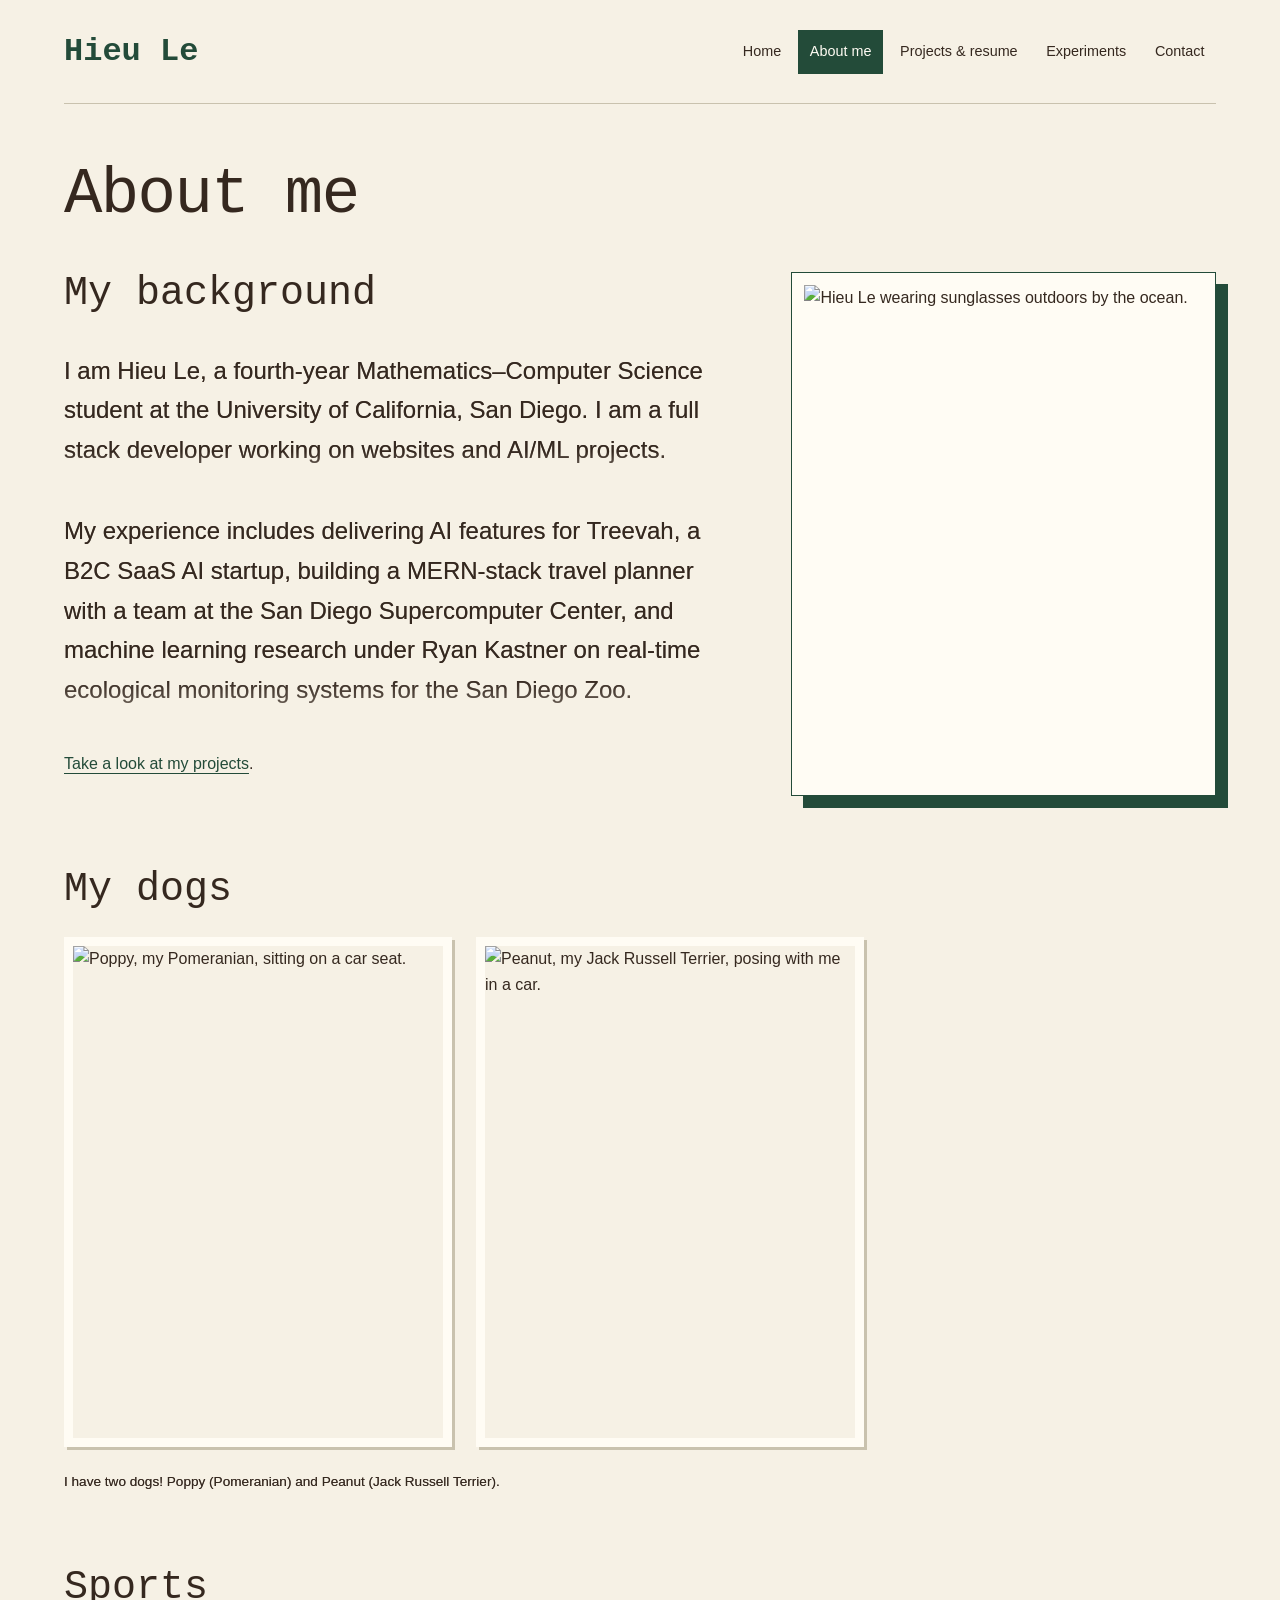
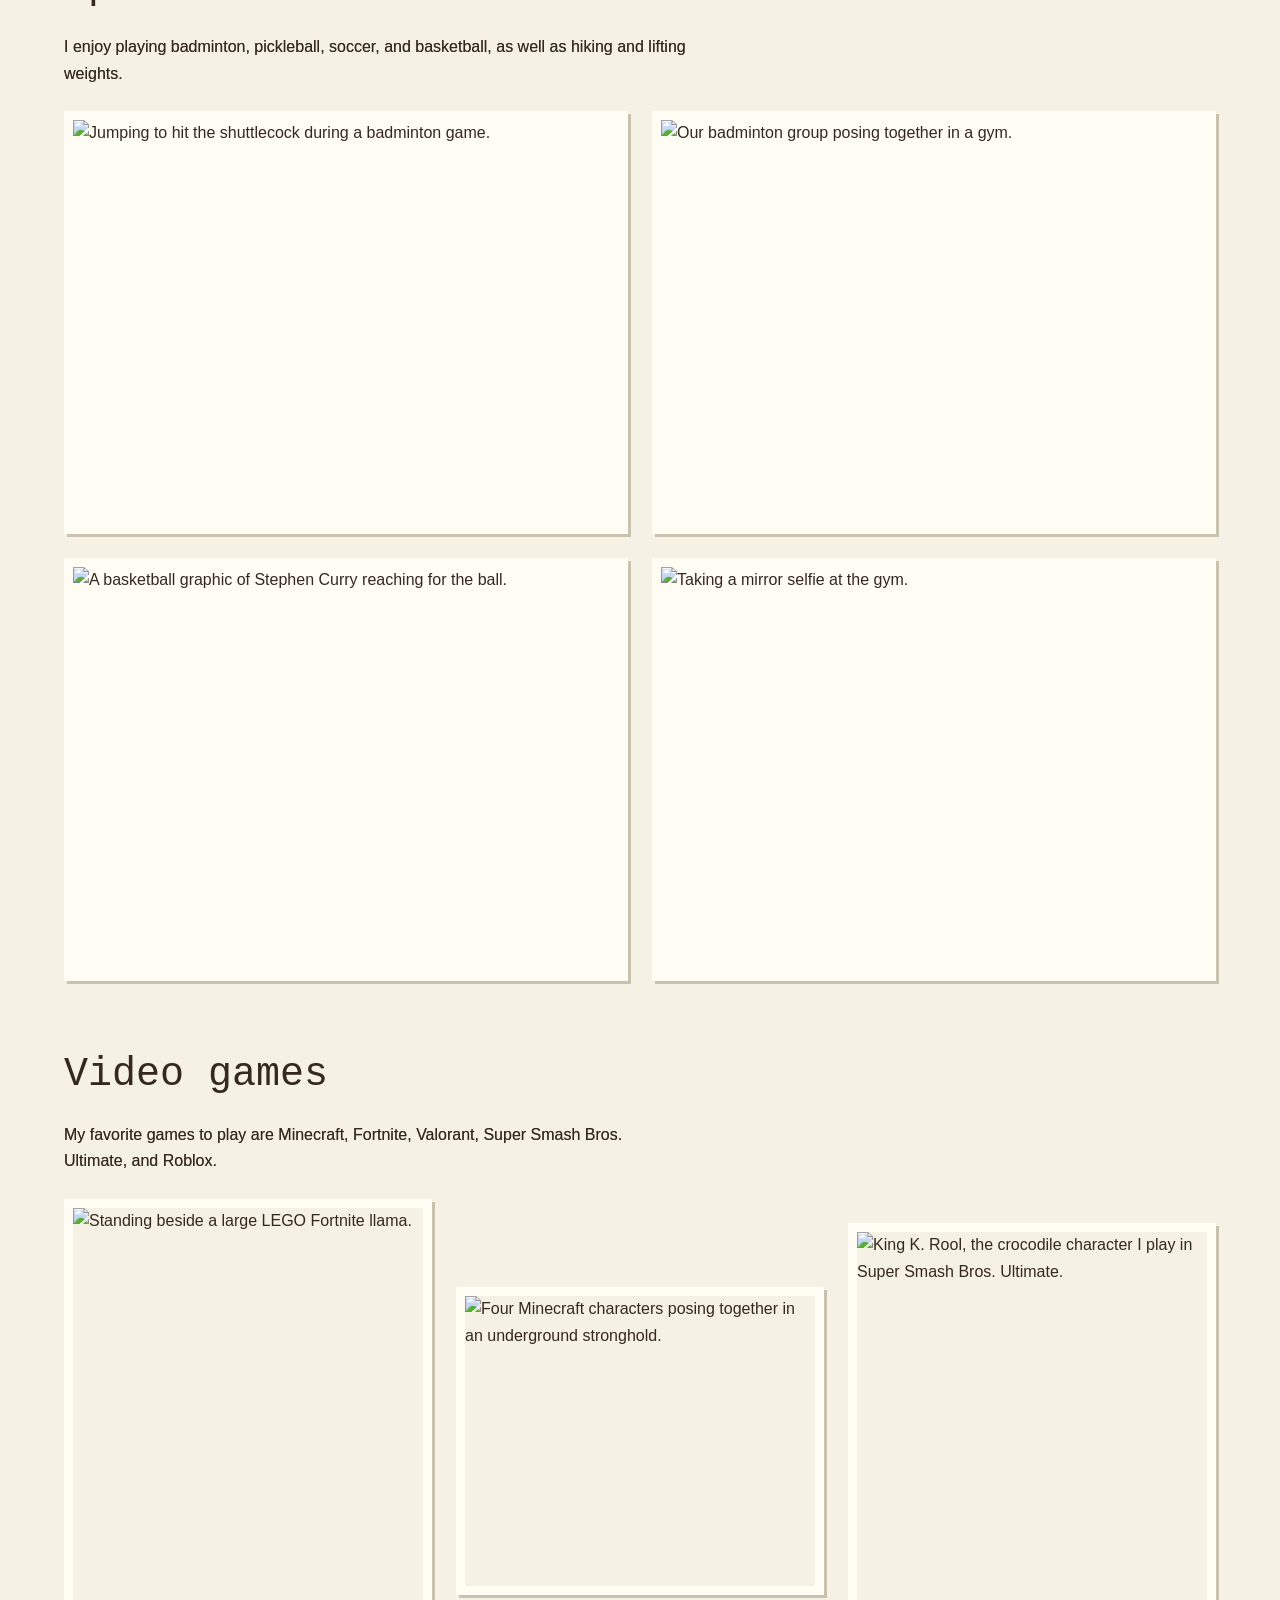
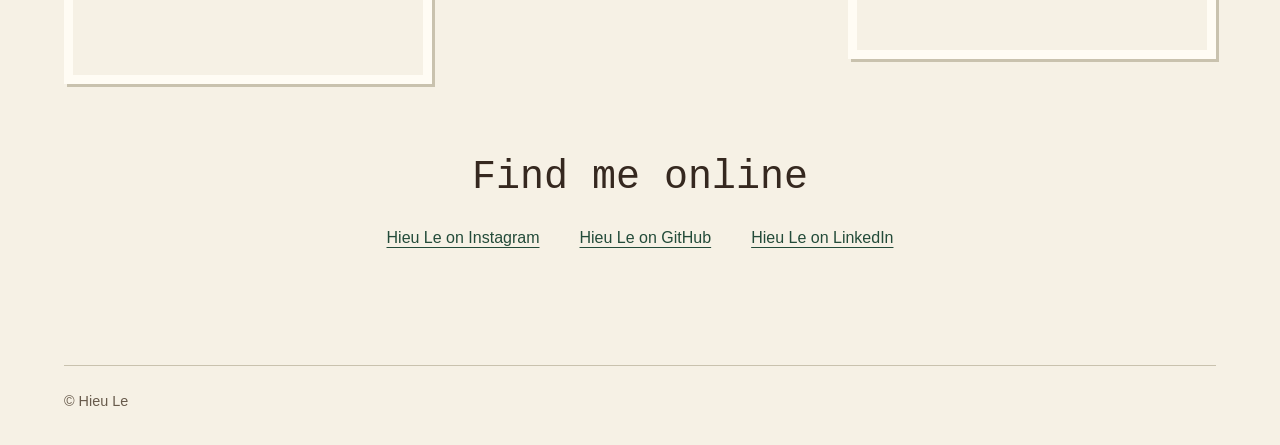
==== about.html @ 08ff3252 "part 1 and part2 done" ====
<!doctype html>
<html lang="en">
  <head>
    <meta charset="UTF-8" />
    <meta name="viewport" content="width=device-width, initial-scale=1" />
    <meta
      name="description"
      content="Get to know Hieu Le, a UC San Diego Mathematics–Computer Science student, through his background, two dogs, sports, and favorite video games."
    />
    <title>About Me | Hieu Le</title>
    <link rel="icon" href="assets/images/favicon.svg" type="image/svg+xml" />
    <link rel="stylesheet" href="styles.css" />
  </head>
  <body>
    <a class="skip-link" href="#main-content">Skip to main content</a>
    <header>
      <p class="site-name"><a href="index.html">Hieu Le</a></p>
      <nav aria-label="Main navigation">
        <ul>
          <li><a href="index.html">Home</a></li>
          <li><a href="about.html" aria-current="page">About me</a></li>
          <li><a href="projects.html">Projects &amp; resume</a></li>
          <li><a href="experiments.html">Experiments</a></li>
          <li><a href="form-no-js.html">Contact</a></li>
        </ul>
      </nav>
    </header>
    <main id="main-content" tabindex="-1">
      <h1>About me</h1>

      <section class="about-background" aria-labelledby="background-heading">
        <h2 id="background-heading">My background</h2>
        <p>
          I am Hieu Le, a fourth-year Mathematics–Computer Science student at
          the University of California, San Diego. I am a full stack developer
          working on websites and AI/ML projects.
        </p>
        <p>
          My experience includes delivering AI features for Treevah, a B2C SaaS
          AI startup, building a MERN-stack travel planner with a team at the
          San Diego Supercomputer Center, and machine learning research under
          Ryan Kastner on real-time ecological monitoring systems for the San
          Diego Zoo.
        </p>
        <figure class="portrait">
          <picture>
            <source
              type="image/webp"
              srcset="
                assets/images/aboutme-480.webp 480w,
                assets/images/aboutme.webp     900w
              "
              sizes="(max-width: 48rem) min(23.375rem, calc(100vw - 4.875rem)), (max-width: 76rem) calc(39vw - 4.75rem), 25rem"
            />
            <img
              src="assets/images/aboutme.jpg"
              alt="Hieu Le wearing sunglasses outdoors by the ocean."
              width="320"
              height="427"
              fetchpriority="high"
            />
          </picture>
        </figure>
        <p><a href="projects.html">Take a look at my projects</a>.</p>
      </section>

      <section class="photo-gallery dog-gallery" aria-labelledby="dog-heading">
        <h2 id="dog-heading">My dogs</h2>
        <figure>
          <picture>
            <source
              type="image/webp"
              srcset="
                assets/images/dog1-480.webp 480w,
                assets/images/dog1.webp     900w
              "
              sizes="(max-width: 48rem) calc(50vw - 3rem), (max-width: 54rem) calc(50vw - 4rem), 23rem"
            />
            <img
              src="assets/images/dog1.jpg"
              width="160"
              height="213"
              alt="Poppy, my Pomeranian, sitting on a car seat."
              loading="lazy"
              decoding="async"
            />
          </picture>
        </figure>
        <figure>
          <picture>
            <source
              type="image/webp"
              srcset="
                assets/images/dog2-480.webp 480w,
                assets/images/dog2.webp     900w
              "
              sizes="(max-width: 48rem) calc(50vw - 3rem), (max-width: 54rem) calc(50vw - 4rem), 23rem"
            />
            <img
              src="assets/images/dog2.jpg"
              width="160"
              height="213"
              alt="Peanut, my Jack Russell Terrier, posing with me in a car."
              loading="lazy"
              decoding="async"
            />
          </picture>
        </figure>
        <p class="photo-caption">
          I have two dogs! Poppy (Pomeranian) and Peanut (Jack Russell Terrier).
        </p>
      </section>

      <section
        class="photo-gallery sports-gallery"
        aria-labelledby="sports-heading"
      >
        <h2 id="sports-heading">Sports</h2>
        <p>
          I enjoy playing badminton, pickleball, soccer, and basketball, as well
          as hiking and lifting weights.
        </p>
        <figure>
          <picture>
            <source
              type="image/webp"
              srcset="
                assets/images/badminton-480.webp  480w,
                assets/images/badminton.webp     1200w
              "
              sizes="(max-width: 48rem) calc(100vw - 3.7rem), (max-width: 76rem) calc(50vw - 4rem), 34rem"
            />
            <img
              src="assets/images/badminton.jpg"
              width="320"
              height="213"
              alt="Jumping to hit the shuttlecock during a badminton game."
              loading="lazy"
              decoding="async"
            />
          </picture>
        </figure>
        <figure>
          <picture>
            <source
              type="image/webp"
              srcset="
                assets/images/badminton-team-480.webp  480w,
                assets/images/badminton-team.webp     1167w
              "
              sizes="(max-width: 48rem) calc(100vw - 3.7rem), (max-width: 76rem) calc(50vw - 4rem), 34rem"
            />
            <img
              src="assets/images/badminton-team.jpg"
              width="320"
              height="329"
              alt="Our badminton group posing together in a gym."
              loading="lazy"
              decoding="async"
            />
          </picture>
        </figure>
        <figure>
          <picture>
            <source
              type="image/webp"
              srcset="
                assets/images/steph-curry-480.webp 480w,
                assets/images/steph-curry.webp     640w
              "
              sizes="(max-width: 48rem) calc(100vw - 3.7rem), (max-width: 76rem) calc(50vw - 4rem), 34rem"
            />
            <img
              src="assets/images/steph-curry.jpg"
              width="320"
              height="240"
              alt="A basketball graphic of Stephen Curry reaching for the ball."
              loading="lazy"
              decoding="async"
            />
          </picture>
        </figure>
        <figure>
          <picture>
            <source
              type="image/webp"
              srcset="
                assets/images/gym-480.webp 480w,
                assets/images/gym.webp     900w
              "
              sizes="(max-width: 48rem) calc(100vw - 3.7rem), (max-width: 76rem) calc(50vw - 4rem), 34rem"
            />
            <img
              src="assets/images/gym.jpg"
              width="320"
              height="427"
              alt="Taking a mirror selfie at the gym."
              loading="lazy"
              decoding="async"
            />
          </picture>
        </figure>
      </section>

      <section
        class="photo-gallery games-gallery"
        aria-labelledby="games-heading"
      >
        <h2 id="games-heading">Video games</h2>
        <p>
          My favorite games to play are Minecraft, Fortnite, Valorant, Super
          Smash Bros. Ultimate, and Roblox.
        </p>
        <figure>
          <picture>
            <source
              type="image/webp"
              srcset="
                assets/images/fortnite-llama-480.webp 480w,
                assets/images/fortnite-llama.webp     900w
              "
              sizes="(max-width: 48rem) calc(100vw - 3.7rem), (max-width: 76rem) calc(33.333vw - 3.55rem), 22rem"
            />
            <img
              src="assets/images/fortnite-llama.jpg"
              width="320"
              height="427"
              alt="Standing beside a large LEGO Fortnite llama."
              loading="lazy"
              decoding="async"
            />
          </picture>
        </figure>
        <figure>
          <picture>
            <source
              type="image/webp"
              srcset="
                assets/images/minecraft-480.webp  480w,
                assets/images/minecraft.webp     1196w
              "
              sizes="(max-width: 48rem) calc(100vw - 3.7rem), (max-width: 76rem) calc(33.333vw - 3.55rem), 22rem"
            />
            <img
              src="assets/images/minecraft.jpg"
              width="320"
              height="265"
              alt="Four Minecraft characters posing together in an underground stronghold."
              loading="lazy"
              decoding="async"
            />
          </picture>
        </figure>
        <figure>
          <picture>
            <source
              type="image/webp"
              srcset="assets/images/king-k-rool.webp 409w"
              sizes="(max-width: 48rem) calc(100vw - 3.7rem), (max-width: 76rem) calc(33.333vw - 3.55rem), 22rem"
            />
            <img
              src="assets/images/king-k-rool.jpg"
              width="320"
              height="382"
              alt="King K. Rool, the crocodile character I play in Super Smash Bros. Ultimate."
              loading="lazy"
              decoding="async"
            />
          </picture>
        </figure>
      </section>

      <section aria-labelledby="social-heading">
        <h2 id="social-heading">Find me online</h2>
        <ul class="social-links">
          <li>
            <a href="https://www.instagram.com/hieubae/"
              >Hieu Le on Instagram</a
            >
          </li>
          <li><a href="https://github.com/hieule314">Hieu Le on GitHub</a></li>
          <li>
            <a href="https://www.linkedin.com/in/hieule314/"
              >Hieu Le on LinkedIn</a
            >
          </li>
        </ul>
      </section>
    </main>
    <footer>
      <p>&copy; Hieu Le</p>
    </footer>
  </body>
</html>
---- styles.css ----
/* Hieu Le | https://github.com/hieule314/cse134b-hw3 */

/* The pixel font is served locally; its license is in assets/fonts/OFL.txt. */
@font-face {
  font-family: "Pixelify Sans";
  src:
    url("assets/fonts/PixelifySans.woff2") format("woff2"),
    url("assets/fonts/PixelifySans.ttf") format("truetype");
  font-weight: 400 700;
  font-style: normal;
  font-display: swap;
}

:root {
  --paper: #f6f1e5;
  --surface: #fffcf4;
  --ink: #35281f;
  --muted: #685b4c;
  --forest: #234b39;
  --forest-dark: #173528;
  --fern: #bfd1a2;
  --rule: #c9c2ae;
  --body-font: "Trebuchet MS", "Segoe UI", sans-serif;
  --pixel-font: "Pixelify Sans", "Courier New", monospace;
  --page-width: 72rem;
  --gutter: 2rem;
  --space: 1.5rem;
}

* {
  box-sizing: border-box;
}

html {
  scroll-padding-top: 2rem;
}

body {
  margin: 0;
  background: var(--paper);
  color: var(--ink);
  font-family: var(--body-font);
  font-size: 1rem;
  line-height: 1.65;
  overflow-wrap: anywhere;
}

::selection {
  background: var(--forest);
  color: var(--surface);
}

/* Child combinator: constrain the page's top-level header, main, and footer. */
body > header,
body > main,
body > footer {
  width: min(var(--page-width), calc(100% - var(--gutter) * 2));
  margin-inline: auto;
}

body > header {
  display: flex;
  align-items: center;
  justify-content: space-between;
  gap: var(--space);
  min-height: 6.5rem;
  padding-block: 1rem;
  border-bottom: 1px solid var(--rule);
}

.site-name {
  margin: 0;
  font-family: var(--pixel-font);
  font-size: 2rem;
  font-weight: 600;
  line-height: 1;
  white-space: nowrap;
}

.site-name a {
  text-decoration: none;
}

/* Descendant combinator: arrange the existing navigation lists as wrapping rows. */
nav ul {
  display: flex;
  flex-wrap: wrap;
  align-items: center;
  gap: 0.35rem;
  margin: 0;
  padding: 0;
  list-style: none;
}

nav a {
  display: inline-flex;
  align-items: center;
  min-height: 2.75rem;
  padding: 0.55em 0.8em;
  color: var(--ink);
  font-size: 0.9rem;
  text-decoration: none;
  transition:
    background-color 160ms ease,
    color 160ms ease;
}

/* Attribute selector: mark the current page using its existing ARIA attribute. */
nav a[aria-current="page"] {
  background: var(--forest);
  color: var(--surface);
}

nav a:hover {
  background: var(--forest-dark);
  color: var(--surface);
}

main {
  padding-block: 3.5rem 5rem;
}

main > section + section {
  margin-top: 4.5rem;
}

h1,
h2,
h3,
h4 {
  margin: 0 0 1rem;
  font-family: var(--pixel-font);
  font-weight: 500;
  line-height: 1.12;
  text-wrap: balance;
}

h1 {
  max-width: 18ch;
  font-size: 4rem;
  letter-spacing: -0.025em;
}

h2 {
  font-size: 2.5rem;
}

h3 {
  font-size: 1.9rem;
}

h4 {
  font-size: 1.5rem;
}

p,
ul,
ol,
dl {
  margin: 0 0 var(--space);
}

/* Keep paragraphs comfortable to read on wide screens. */
main p {
  max-width: 70ch;
}

li + li {
  margin-top: 0.35rem;
}

nav li + li {
  margin-top: 0;
}

/* Adjacent sibling combinator: soften introductory paragraphs after page titles. */
h1 + p {
  max-width: 65ch;
  color: var(--muted);
  font-size: 1.15rem;
}

a {
  color: var(--forest);
  text-underline-offset: 0.22em;
  text-decoration-thickness: 1px;
  transition:
    color 160ms ease,
    text-decoration-thickness 160ms ease;
}

a:hover {
  color: var(--ink);
  text-decoration-thickness: 3px;
}

/* Every keyboard-focusable control keeps an explicit, contrasting outline. */
a:focus,
button:focus,
input:focus,
textarea:focus,
select:focus,
summary:focus,
video:focus,
audio:focus,
iframe:focus {
  outline: 3px solid var(--forest);
  outline-offset: 4px;
}

.skip-link {
  position: absolute;
  top: 0.6rem;
  left: var(--gutter);
  z-index: 10;
  padding: 0.65em 1em;
  transform: translateY(-200%);
  background: var(--surface);
}

.skip-link:focus {
  transform: translateY(0);
}

.intro {
  display: grid;
  grid-template-columns: minmax(0, 1.25fr) minmax(0, 0.8fr);
  align-items: center;
  gap: 4rem;
  padding-block: 1rem 2rem;
}

.intro-greeting {
  display: block;
  margin-bottom: 0.6rem;
  color: var(--muted);
  font-family: var(--body-font);
  font-size: 1.1rem;
  line-height: 1.5;
  letter-spacing: 0;
}

.intro-name {
  display: block;
  color: var(--forest);
  font-size: 6rem;
  line-height: 1;
}

.intro .intro-links {
  display: flex;
  flex-wrap: wrap;
  align-items: center;
  gap: 0.75rem;
  margin-top: 1.8rem;
  color: var(--ink);
}

.button-link,
button {
  display: inline-block;
  min-height: 2.75rem;
  border: 1px solid var(--forest);
  padding: 0.7em 1.1em;
  background: var(--forest);
  color: var(--surface);
  font: inherit;
  font-size: 0.95rem;
  text-decoration: none;
  cursor: pointer;
  transition:
    transform 180ms ease,
    box-shadow 180ms ease,
    background-color 180ms ease;
}

.button-link:hover,
button:hover:enabled {
  transform: translate(-2px, -2px);
  background: var(--forest-dark);
  color: var(--surface);
  box-shadow: 3px 3px 0 var(--fern);
}

.resume-actions {
  display: flex;
  flex-wrap: wrap;
  align-items: center;
  gap: 0.75rem;
}

.button-secondary {
  background: var(--surface);
  color: var(--forest);
}

figure {
  min-width: 0;
  margin: 0;
}

picture,
img,
video,
svg,
canvas,
iframe,
audio {
  display: block;
  max-width: 100%;
}

img,
video,
svg,
canvas {
  height: auto;
}

figcaption {
  margin-top: 0.65rem;
  color: var(--muted);
  font-size: 0.85rem;
}

.portrait {
  padding: 0.75rem;
  border: 1px solid var(--forest);
  background: var(--surface);
  box-shadow: 12px 12px 0 var(--forest);
}

.portrait img {
  width: 100%;
  aspect-ratio: 4 / 5;
  object-fit: cover;
}

.section-heading {
  margin-bottom: 1.5rem;
  padding-bottom: 1rem;
  border-bottom: 1px solid var(--rule);
}

.project-grid {
  display: grid;
  grid-template-columns: repeat(3, minmax(0, 1fr));
  gap: var(--space);
}

.project-grid > h2 {
  grid-column: 1 / -1;
  margin-bottom: 0;
}

.project-card {
  position: relative;
  display: grid;
  grid-template-columns: minmax(0, 1fr);
  grid-template-rows: 12rem auto 1fr;
}

.project-card,
.project-entry {
  min-width: 0;
  border: 1px solid var(--forest);
  background: var(--surface);
  transition:
    transform 220ms ease,
    box-shadow 220ms ease;
}

.project-card:hover,
.project-card:focus-within {
  transform: translateY(-5px);
  box-shadow: 6px 6px 0 var(--fern);
}

.project-card > h3 {
  margin: var(--space) var(--space) 0.75rem;
}

.project-card h3 a {
  text-decoration: none;
}

/* Stretch each existing project link across its card without extra markup. */
.project-card h3 a::after {
  position: absolute;
  inset: 0;
  content: "";
}

/* Replace the small text outline with an outline around the full card. */
.project-card h3 a:focus {
  outline: none;
}

.project-card h3 a:focus::after {
  outline: 3px solid var(--forest);
  outline-offset: 4px;
}

.project-entry:focus-within,
.project-entry:target {
  box-shadow: 0 0 0 2px var(--fern);
}

.project-card > p {
  margin: 0 var(--space) var(--space);
}

/* Decorative CSS illustrations suggest metrics, a calendar, and a receipt. */
.project-art {
  display: flex;
  align-items: end;
  justify-content: center;
  gap: 0.85rem;
  height: 12rem;
  padding: 2.5rem;
  overflow: hidden;
  background-color: var(--forest-dark);
  background-image:
    linear-gradient(#bfd1a21a 1px, transparent 1px),
    linear-gradient(90deg, #bfd1a21a 1px, transparent 1px);
  background-size: 1.5rem 1.5rem;
}

.art-watchtower::before {
  width: 7.5rem;
  height: 7rem;
  background:
    linear-gradient(var(--fern) 0 0) left bottom / 1.6rem 48% no-repeat,
    linear-gradient(var(--fern) 0 0) center bottom / 1.6rem 85% no-repeat,
    linear-gradient(var(--fern) 0 0) right bottom / 1.6rem 65% no-repeat;
  content: "";
  transform-origin: bottom;
}

.art-calendar::before {
  width: 9rem;
  height: 7rem;
  border: 2px solid var(--fern);
  border-top-width: 1rem;
  background-image:
    linear-gradient(var(--fern) 1px, transparent 1px),
    linear-gradient(90deg, var(--fern) 1px, transparent 1px);
  background-size: 1.3rem 1.5rem;
  content: "";
}

.art-receipt::before {
  width: 6rem;
  height: 8rem;
  border: 0.7rem solid var(--paper);
  background: repeating-linear-gradient(
    var(--ink) 0 2px,
    var(--paper) 2px 0.8rem
  );
  box-shadow: 8px 8px 0 #00000033;
  content: "";
  transform: rotate(-7deg);
}

.outside-grid {
  display: grid;
  grid-template-columns: 0.9fr 1.25fr;
  align-items: center;
  gap: 3rem;
  padding: 2.5rem;
  background: var(--forest);
  color: var(--paper);
}

.outside-photos {
  display: grid;
  grid-template-columns: repeat(2, minmax(0, 1fr));
  align-items: start;
  gap: var(--space);
}

.outside-photos figure:last-child {
  margin-top: 2rem;
}

.outside-grid a {
  color: var(--paper);
}

.outside-grid p:last-child {
  margin-bottom: 0;
}

.outside-grid a:hover {
  color: var(--fern);
}

.outside-grid a:focus {
  outline-color: var(--paper);
}

.outside-grid img {
  width: 100%;
  aspect-ratio: 4 / 5;
  object-fit: cover;
  border: 0.4rem solid var(--paper);
}

.about-background {
  display: grid;
  grid-template-columns: minmax(0, 1.25fr) minmax(0, 0.8fr);
  column-gap: 4rem;
  align-items: start;
  margin-top: 2.5rem;
}

.about-background > figure {
  grid-column: 2;
  grid-row: 1 / span 4;
}

.about-background > p,
.about-background > h2 {
  grid-column: 1;
}

/* Match the Home and About biography text without enlarging their action links. */
.intro-copy > p:not(.intro-links),
.about-background > p {
  max-width: none;
  font-size: 1.5rem;
}

.about-background > p:last-child {
  margin-bottom: 0;
  font-size: 1rem;
}

/* The section itself is the gallery; no extra layout div is needed. */
.photo-gallery {
  display: grid;
  grid-template-columns: repeat(2, minmax(0, 1fr));
  align-items: start;
  gap: var(--space);
}

.photo-gallery > h2,
.photo-gallery > p {
  grid-column: 1 / -1;
  margin: 0;
}

.dog-gallery {
  max-width: 50rem;
}

.photo-gallery img {
  width: 100%;
  border: 0.6rem solid var(--surface);
  box-shadow: 3px 3px 0 var(--rule);
}

.photo-caption {
  color: var(--muted);
  font-size: 0.85rem;
}

.sports-gallery img {
  aspect-ratio: 4 / 3;
  object-fit: contain;
  background: var(--surface);
}

.games-gallery {
  grid-template-columns: repeat(3, minmax(0, 1fr));
  align-items: center;
}

#social-heading {
  text-align: center;
}

.social-links {
  display: flex;
  flex-wrap: wrap;
  justify-content: center;
  gap: 1rem 2rem;
  padding: 0;
  list-style: none;
}

.social-links li {
  margin: 0;
}

.social-links a {
  display: inline-flex;
  align-items: center;
  min-height: 2.75rem;
  padding: 0.35em 0.25em;
}

.page-intro {
  margin-bottom: 3rem;
  padding-bottom: 2rem;
  border-bottom: 1px solid var(--rule);
}

.page-intro nav a {
  border: 1px solid var(--rule);
}

#projects > .project-entry + .project-entry {
  margin-top: 2rem;
}

#projects > p {
  margin-top: var(--space);
}

.project-entry {
  display: grid;
  grid-template-columns: minmax(0, 0.65fr) minmax(0, 1.6fr);
}

.project-entry .project-art {
  height: 100%;
  min-height: 13rem;
  align-items: center;
}

.project-body {
  min-width: 0;
  padding: 2rem;
}

/* Attribute selector: distinguish each project's existing date metadata. */
time[datetime] {
  color: var(--muted);
  font-size: 0.85rem;
}

dt {
  font-weight: bold;
}

dd {
  margin: 0 0 1rem;
}

.resume-grid {
  display: grid;
  grid-template-columns: minmax(0, 0.7fr) minmax(0, 1.3fr);
  gap: 1.5rem 3rem;
}

.resume-grid > h2,
.resume-grid > p {
  grid-column: 1 / -1;
}

.resume-grid > h2 {
  padding-bottom: 1.5rem;
  border-bottom: 1px solid var(--rule);
}

#experience article + article {
  margin-top: 2rem;
}

.experiments main > section {
  max-width: 52rem;
  padding-top: 2rem;
  border-top: 1px solid var(--rule);
}

.experiments main > section + section {
  margin-top: 3rem;
}

/* CSS paints the decorative court; its description and SVG remain in the HTML. */
#court-canvas {
  width: 22.5rem;
  aspect-ratio: 2 / 1;
  border: 1rem solid var(--paper);
  background:
    linear-gradient(
      90deg,
      transparent calc(50% - 1px),
      white calc(50% - 1px) calc(50% + 1px),
      transparent calc(50% + 1px)
    ),
    #196b3a;
  box-shadow: inset 0 0 0 2px white;
}

iframe {
  width: 100%;
  height: 24rem;
  border: 1px solid var(--rule);
  background: var(--surface);
}

portfolio-note {
  display: block;
  margin-bottom: var(--space);
  padding: 1rem;
  border: 1px solid var(--forest);
  background: var(--surface);
}

portfolio-note p {
  margin: 0;
}

fieldset {
  min-width: 0;
  margin: 0;
  padding: var(--space);
  border: 1px solid var(--rule);
}

legend {
  padding-inline: 0.4em;
  font-weight: bold;
}

fieldset > div {
  margin-bottom: var(--space);
}

label {
  display: block;
  margin-bottom: 0.3rem;
}

input,
textarea,
select {
  width: 100%;
  max-width: 32rem;
  min-width: 0;
  border: 1px solid var(--muted);
  border-radius: 0;
  padding: 0.65em;
  background: var(--surface);
  color: var(--ink);
  font: inherit;
}

textarea {
  resize: vertical;
}

.contact-form {
  display: grid;
  gap: var(--space);
  max-width: 32rem;
}

.contact-form .form-field {
  display: grid;
  gap: 0.35rem;
  min-width: 0;
}

.contact-form label {
  margin: 0;
  font-weight: bold;
}

.contact-form .field-hint {
  margin: 0;
  color: var(--muted);
  font-size: 0.9rem;
}

.contact-form :is(input, textarea):required {
  border-width: 2px;
  border-inline-start-width: 4px;
}

/* Wait for user interaction; keep border widths stable in every state. */
.contact-form :is(input, textarea):user-invalid {
  border-color: #942e24;
  border-style: dashed;
}

.contact-form :is(input, textarea):user-valid {
  border-color: var(--forest);
}

.contact-form button {
  justify-self: start;
}

button:disabled {
  border-color: var(--rule);
  background: var(--paper);
  color: var(--muted);
  cursor: not-allowed;
}

progress {
  max-width: 100%;
  accent-color: var(--forest);
}

summary {
  width: fit-content;
  padding: 0.6em 0;
  color: var(--forest);
  cursor: pointer;
}

summary:hover {
  text-decoration: underline;
}

details[open] {
  padding-bottom: 1rem;
}

dialog {
  width: min(30rem, calc(100% - 3rem));
  max-height: calc(100% - 3rem);
  padding: 2rem;
  border: 2px solid var(--forest);
  background: var(--paper);
  color: var(--ink);
}

dialog::backdrop {
  background: #17352899;
}

code {
  font-size: 0.9rem;
  overflow-wrap: anywhere;
}

body > footer {
  display: flex;
  flex-wrap: wrap;
  justify-content: space-between;
  gap: 1rem;
  padding-block: 1.5rem 2rem;
  border-top: 1px solid var(--rule);
  color: var(--muted);
  font-size: 0.9rem;
}

body > footer p {
  margin: 0;
}

/* Animate only when motion is welcome; content is visible by default. */
@media (prefers-reduced-motion: no-preference) {
  html {
    scroll-behavior: smooth;
  }

  .intro-copy,
  .page-intro {
    animation: arrive 400ms ease-out;
  }

  .intro .portrait {
    animation: portrait-arrive 550ms ease-out;
  }

  .project-card:hover .art-watchtower::before,
  .project-entry:hover .art-watchtower::before {
    animation: grow-bar 650ms ease-out;
  }

  .project-card:hover .art-receipt::before,
  .project-entry:hover .art-receipt::before {
    animation: receipt-tilt 600ms ease-in-out;
  }
}

@keyframes arrive {
  from {
    transform: translateY(0.75rem);
  }
  to {
    transform: translateY(0);
  }
}

@keyframes portrait-arrive {
  from {
    transform: translate(0.5rem, 0.5rem) rotate(1deg);
  }
  to {
    transform: translate(0, 0) rotate(0);
  }
}

@keyframes grow-bar {
  from {
    transform: scaleY(0.45);
  }
  to {
    transform: scaleY(1);
  }
}

@keyframes receipt-tilt {
  50% {
    transform: rotate(5deg) translateY(-0.4rem);
  }
}

/* Scroll effects are optional: unsupported browsers, print, and reduced motion
   keep the normal, fully visible content. No JavaScript or extra wrappers. */
@media screen and (prefers-reduced-motion: no-preference) {
  @supports (animation-timeline: view()) and
    (animation-range: entry 0% entry 100%) {
    :is(
      .project-grid > h2,
      .project-card,
      .outside-grid,
      .photo-gallery > *,
      .project-entry,
      .resume-grid > h2,
      .resume-grid > section,
      main > section[aria-labelledby="social-heading"]
    ) {
      /* One scroll-based pace; time delays would make later cards jump. */
      animation: scroll-reveal 1ms linear both;
      animation-timeline: view();
      animation-range: entry 0% entry 100%;
    }

    /* Focus and fragment navigation reveal their targets immediately. */
    :is(
      .project-card,
      .project-entry,
      .outside-grid,
      .photo-gallery > *,
      .resume-grid > section,
      main > section[aria-labelledby="social-heading"]
    ):is(:focus-within, :target) {
      animation: none;
    }

    /* Keep the shadow text readable while the darker ink fills on scroll. */
    @supports (background-clip: text) {
      .intro-copy > p:not(.intro-links),
      .about-background > p:not(:last-child),
      .photo-gallery > p:not(:empty) {
        background-image: linear-gradient(var(--ink) 85%, transparent);
        background-repeat: no-repeat;
        background-position: left top;
        background-clip: text;
        -webkit-background-clip: text;
        color: color-mix(in srgb, var(--ink) 70%, transparent);
        animation: ink-reveal 1ms linear both;
        animation-timeline: view();
        animation-range: entry 0% cover 40%;
      }
    }
  }
}

@keyframes scroll-reveal {
  from {
    opacity: 0;
    translate: 0 1.25rem;
  }
  to {
    opacity: 1;
    translate: 0 0;
  }
}

@keyframes ink-reveal {
  from {
    background-size: 100% 0%;
  }
  to {
    background-size: 100% 120%;
  }
}

/* Narrow screens stack meaningful columns and keep all navigation visible. */
@media (max-width: 48rem) {
  :root {
    --gutter: 1.25rem;
    --space: 1.25rem;
  }

  body > header {
    flex-direction: column;
    align-items: flex-start;
    gap: 1rem;
    padding-block: 1.5rem;
  }

  body > header nav {
    width: 100%;
  }

  body > header nav ul {
    display: grid;
    grid-template-columns: repeat(2, minmax(0, 1fr));
    align-items: stretch;
    gap: 0.4rem;
  }

  body > header nav a {
    display: flex;
    height: 100%;
  }

  main {
    padding-block: 2.5rem 3rem;
  }

  h1 {
    font-size: 2.8rem;
  }
  h2 {
    font-size: 2rem;
  }
  h3 {
    font-size: 1.65rem;
  }
  h4 {
    font-size: 1.35rem;
  }

  .intro-name {
    font-size: 4.25rem;
  }

  .intro,
  .about-background,
  .outside-grid,
  .resume-grid,
  .project-entry,
  .project-grid,
  .sports-gallery,
  .games-gallery {
    grid-template-columns: minmax(0, 1fr);
    gap: 2rem;
  }

  .intro {
    padding-top: 0;
  }

  .portrait {
    width: calc(100% - 0.75rem);
    max-width: 25rem;
  }

  .about-background > figure,
  .about-background > p,
  .about-background > h2 {
    grid-column: auto;
    grid-row: auto;
  }

  .about-background {
    gap: 0;
  }

  .intro-copy > p:not(.intro-links),
  .about-background > p:not(:last-child) {
    font-size: 1.125rem;
    line-height: 1.7;
  }

  .about-background > figure {
    margin-block: 0.5rem 2rem;
  }

  .outside-grid,
  .project-body {
    padding: 1.5rem;
  }

  .outside-photos {
    gap: 0.75rem;
  }

  .project-entry {
    gap: 0;
  }

  .project-entry .project-art {
    height: 12rem;
    min-height: 0;
  }

  main > section + section {
    margin-top: 3rem;
  }
}

@media (prefers-reduced-motion: reduce) {
  a,
  button,
  .project-card,
  .project-entry {
    transition: none;
  }

  .project-card:hover,
  .project-card:focus-within,
  .button-link:hover,
  button:hover:enabled {
    transform: none;
  }
}
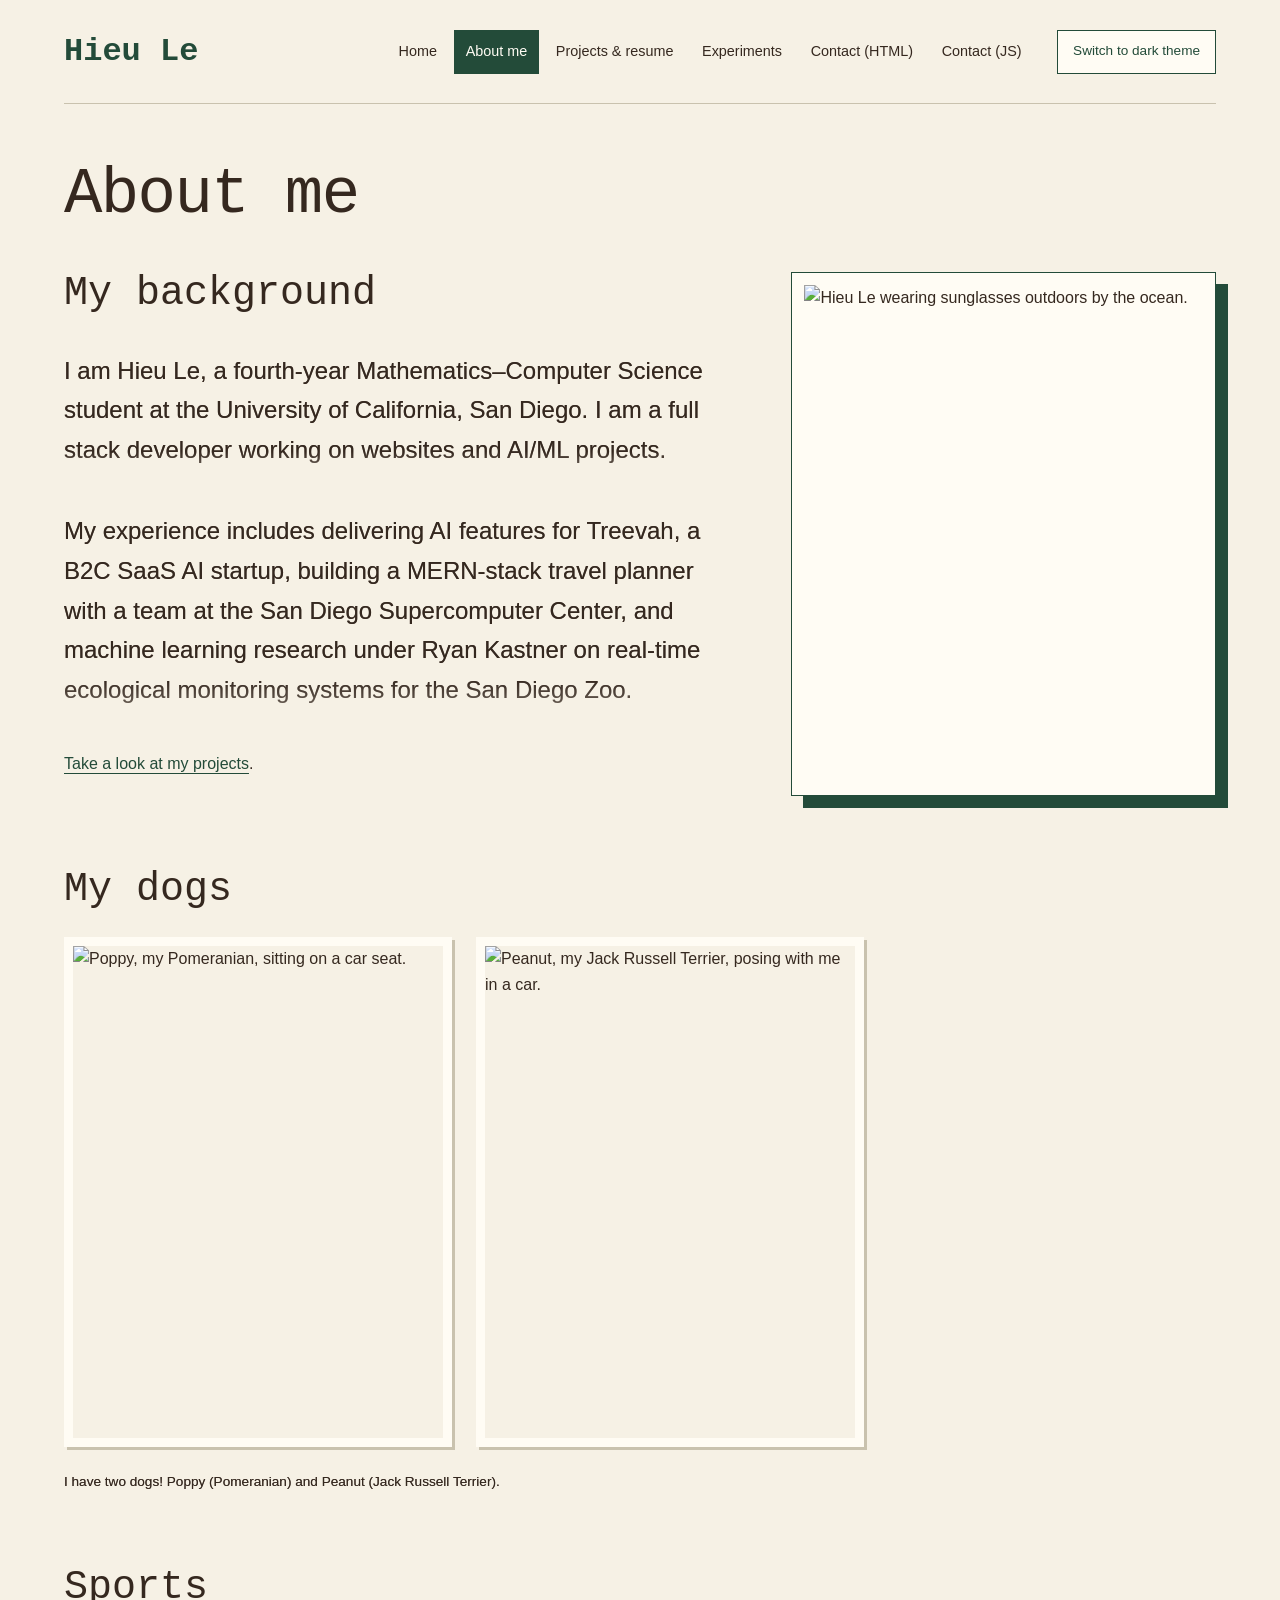
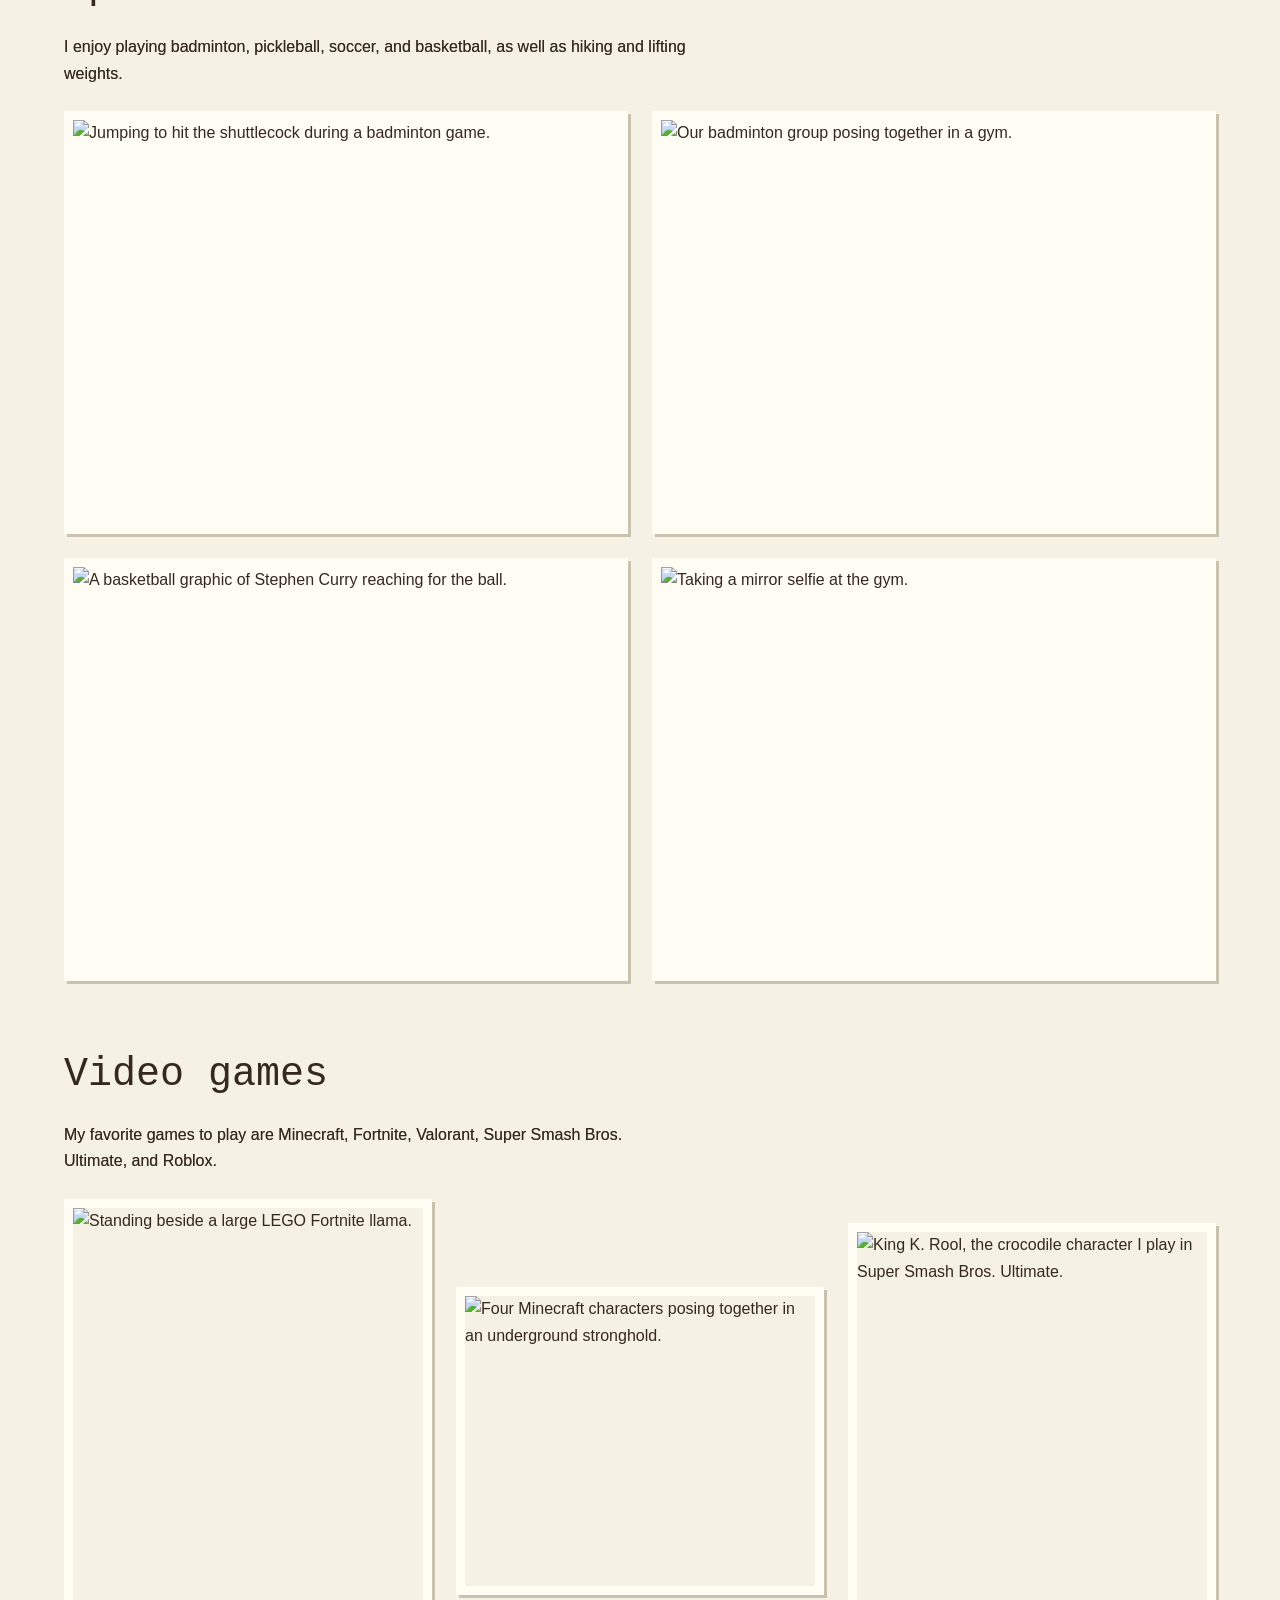
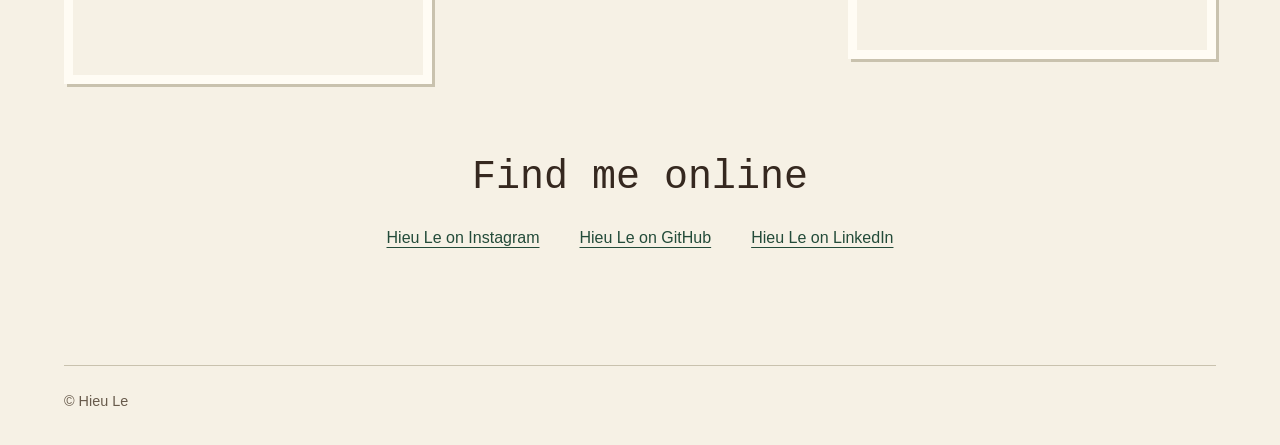
==== commit 2eefe163: "Enhance contact form and add persistent theme transitions" ====
--- a/about.html
+++ b/about.html
@@ -10,6 +10,7 @@
     <title>About Me | Hieu Le</title>
     <link rel="icon" href="assets/images/favicon.svg" type="image/svg+xml" />
     <link rel="stylesheet" href="styles.css" />
+    <script src="theme.js" defer></script>
   </head>
   <body>
     <a class="skip-link" href="#main-content">Skip to main content</a>
@@ -21,9 +22,13 @@
           <li><a href="about.html" aria-current="page">About me</a></li>
           <li><a href="projects.html">Projects &amp; resume</a></li>
           <li><a href="experiments.html">Experiments</a></li>
-          <li><a href="form-no-js.html">Contact</a></li>
+          <li><a href="form-no-js.html">Contact (HTML)</a></li>
+          <li><a href="form-with-js.html">Contact (JS)</a></li>
         </ul>
       </nav>
+      <button class="theme-toggle button-secondary" type="button" hidden>
+        Switch to dark theme
+      </button>
     </header>
     <main id="main-content" tabindex="-1">
       <h1>About me</h1>
--- a/styles.css
+++ b/styles.css
@@ -1,4 +1,4 @@
-/* Hieu Le | https://github.com/hieule314/cse134b-hw3 */
+/* Hieu Le | https://github.com/hieule314/cse134b-hw4 */
 
 /* The pixel font is served locally; its license is in assets/fonts/OFL.txt. */
 @font-face {
@@ -12,6 +12,7 @@
 }
 
 :root {
+  color-scheme: light;
   --paper: #f6f1e5;
   --surface: #fffcf4;
   --ink: #35281f;
@@ -20,6 +21,8 @@
   --forest-dark: #173528;
   --fern: #bfd1a2;
   --rule: #c9c2ae;
+  --error: #942e24;
+  --warning: #755014;
   --body-font: "Trebuchet MS", "Segoe UI", sans-serif;
   --pixel-font: "Pixelify Sans", "Courier New", monospace;
   --page-width: 72rem;
@@ -27,8 +30,26 @@
   --space: 1.5rem;
 }
 
+:root[data-theme="dark"] {
+  color-scheme: dark;
+  --paper: #17231d;
+  --surface: #223229;
+  --ink: #f3efdf;
+  --muted: #c3c6b6;
+  --forest: #add0a1;
+  --forest-dark: #c5e2b9;
+  --fern: #3e5c3d;
+  --rule: #5d7363;
+  --error: #ffb5a8;
+  --warning: #f5d480;
+}
+
 * {
   box-sizing: border-box;
+}
+
+[hidden] {
+  display: none !important;
 }
 
 html {
@@ -60,12 +81,21 @@
 
 body > header {
   display: flex;
+  flex-wrap: wrap;
   align-items: center;
   justify-content: space-between;
   gap: var(--space);
   min-height: 6.5rem;
   padding-block: 1rem;
   border-bottom: 1px solid var(--rule);
+}
+
+body > header nav {
+  margin-left: auto;
+}
+
+.theme-toggle {
+  font-size: 0.85rem;
 }
 
 .site-name {
@@ -782,12 +812,45 @@
 
 /* Wait for user interaction; keep border widths stable in every state. */
 .contact-form :is(input, textarea):user-invalid {
-  border-color: #942e24;
+  border-color: var(--error);
   border-style: dashed;
 }
 
 .contact-form :is(input, textarea):user-valid {
   border-color: var(--forest);
+}
+
+.contact-form :is(input, textarea)[aria-invalid="true"] {
+  border-color: var(--error);
+  border-style: dashed;
+}
+
+.form-feedback {
+  padding: 1rem;
+  border: 2px solid var(--rule);
+  background: var(--surface);
+}
+
+.form-feedback h2 {
+  margin-bottom: 0.6rem;
+  font-size: 1.5rem;
+}
+
+.form-feedback p,
+.form-feedback ul {
+  margin: 0;
+}
+
+.form-error-area {
+  border-color: var(--error);
+  border-style: dashed;
+  color: var(--error);
+}
+
+.form-feedback.is-warning {
+  border-color: var(--warning);
+  border-style: double;
+  color: var(--warning);
 }
 
 .contact-form button {
@@ -1001,6 +1064,7 @@
 
   body > header nav {
     width: 100%;
+    margin-left: 0;
   }
 
   body > header nav ul {
@@ -1102,6 +1166,11 @@
 }
 
 @media (prefers-reduced-motion: reduce) {
+  ::view-transition-old(root),
+  ::view-transition-new(root) {
+    animation: none;
+  }
+
   a,
   button,
   .project-card,
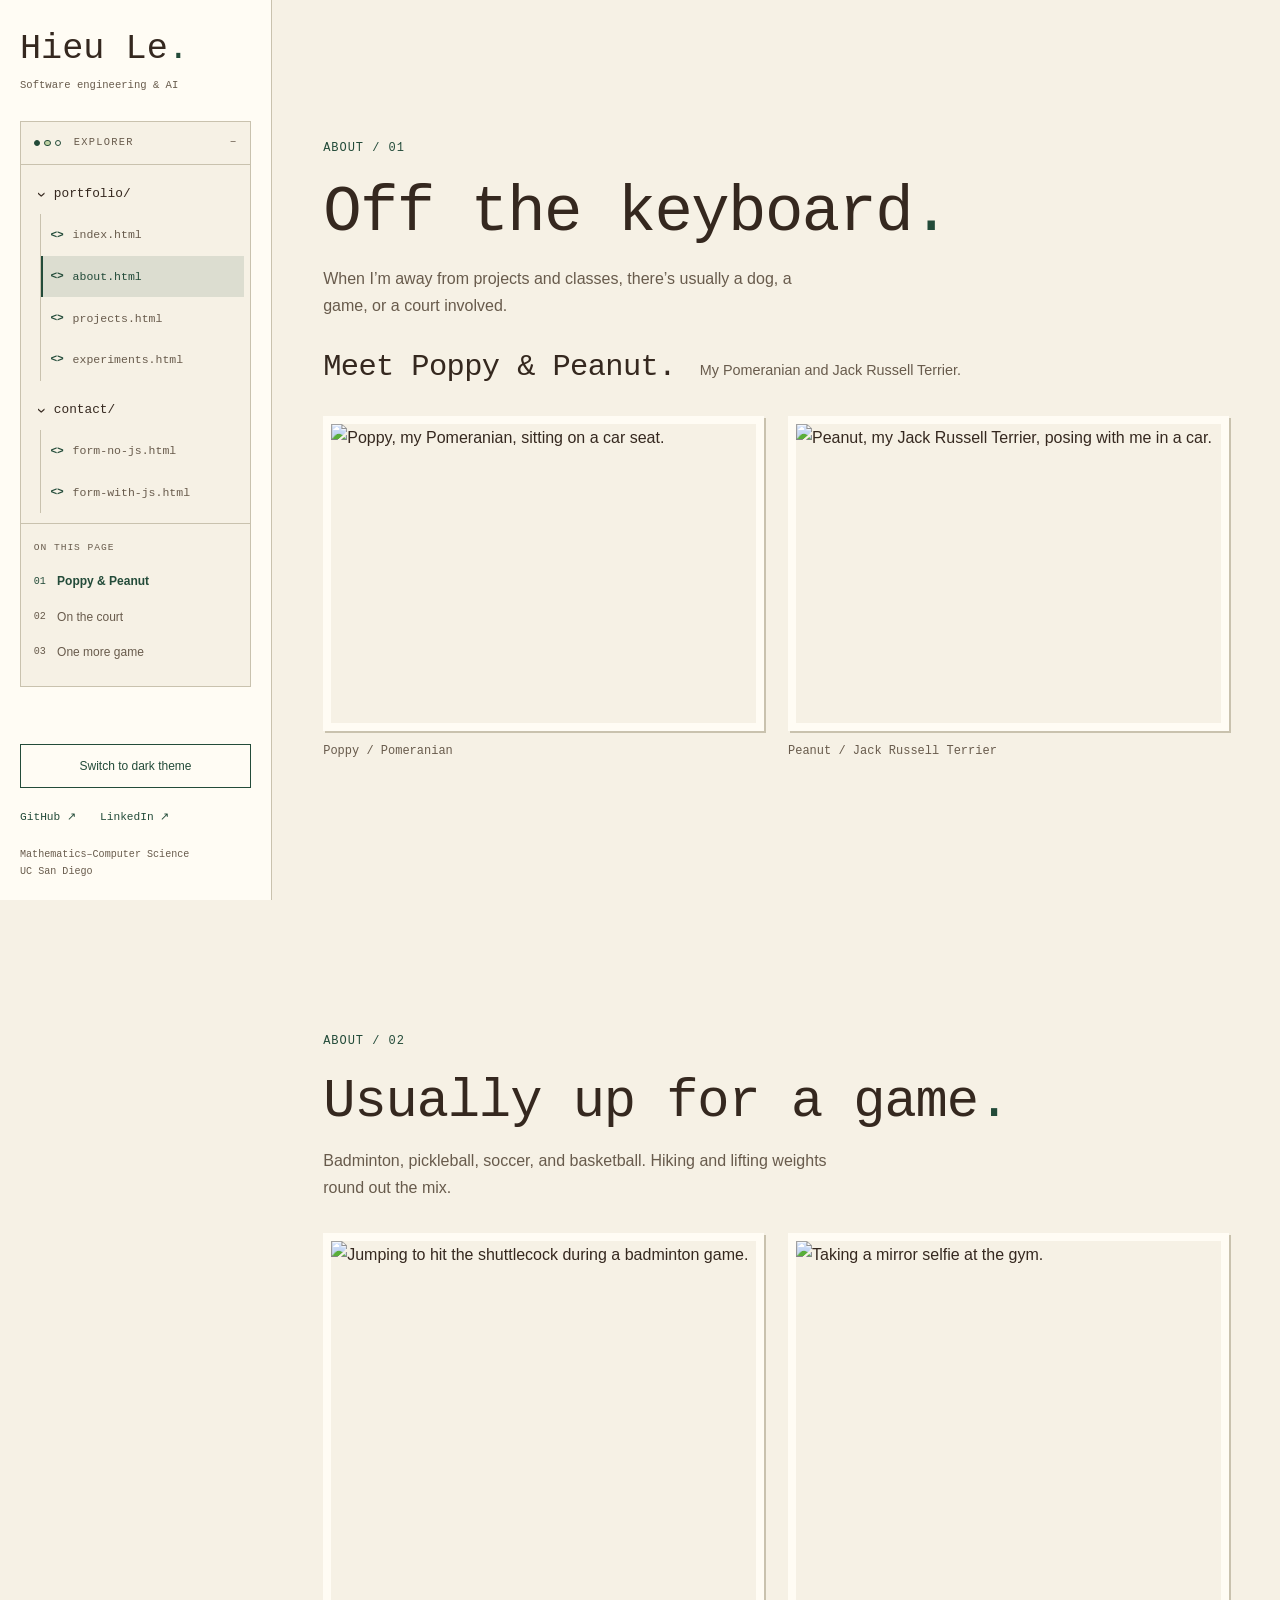
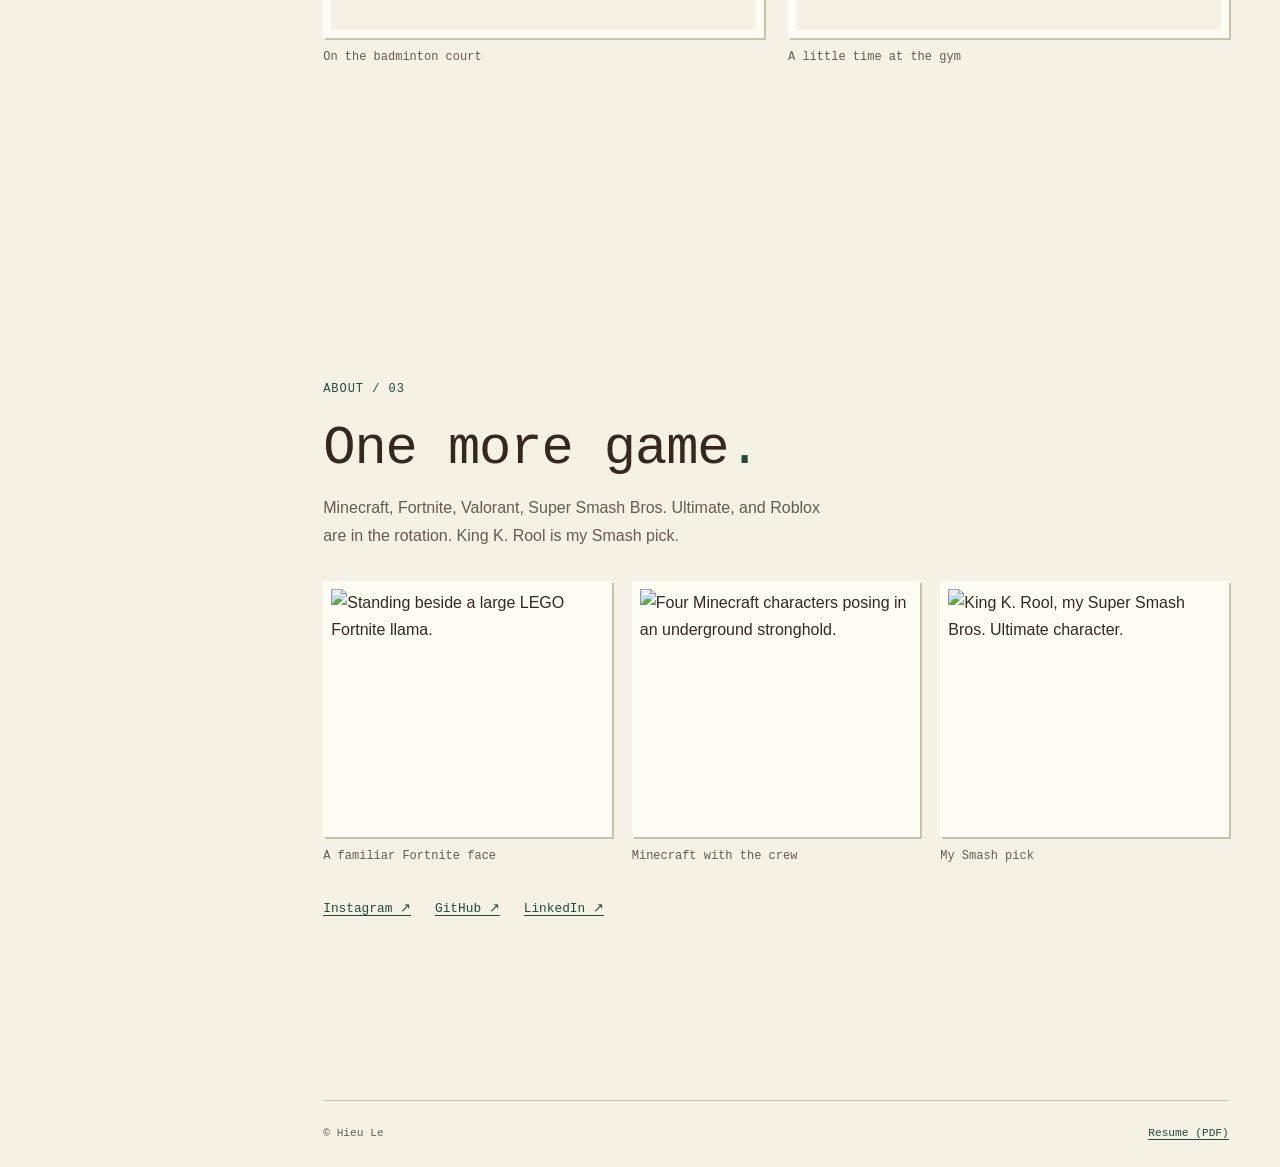
==== commit 88c389d4: "Redesign portfolio with explorer navigation and rotating skill rows" ====
--- a/about.html
+++ b/about.html
@@ -3,297 +3,72 @@
   <head>
     <meta charset="UTF-8" />
     <meta name="viewport" content="width=device-width, initial-scale=1" />
-    <meta
-      name="description"
-      content="Get to know Hieu Le, a UC San Diego Mathematics–Computer Science student, through his background, two dogs, sports, and favorite video games."
-    />
-    <title>About Me | Hieu Le</title>
-    <link rel="icon" href="assets/images/favicon.svg" type="image/svg+xml" />
+    <meta name="description" content="Meet Poppy and Peanut, explore my favorite sports, and see what I play off the keyboard." />
+    <title>Off the Keyboard | Hieu Le</title>
+    <link rel="icon" href="assets/images/favicon-hieu.png" type="image/png" sizes="64x64" />
+    <link rel="apple-touch-icon" href="assets/images/apple-touch-icon.png" />
     <link rel="stylesheet" href="styles.css" />
     <script src="theme.js" defer></script>
+    <script src="portfolio.js" defer></script>
   </head>
-  <body>
+  <body class="portfolio-page">
     <a class="skip-link" href="#main-content">Skip to main content</a>
-    <header>
-      <p class="site-name"><a href="index.html">Hieu Le</a></p>
-      <nav aria-label="Main navigation">
-        <ul>
-          <li><a href="index.html">Home</a></li>
-          <li><a href="about.html" aria-current="page">About me</a></li>
-          <li><a href="projects.html">Projects &amp; resume</a></li>
-          <li><a href="experiments.html">Experiments</a></li>
-          <li><a href="form-no-js.html">Contact (HTML)</a></li>
-          <li><a href="form-with-js.html">Contact (JS)</a></li>
-        </ul>
-      </nav>
-      <button class="theme-toggle button-secondary" type="button" hidden>
-        Switch to dark theme
-      </button>
+    <header class="site-explorer">
+      <div class="explorer-brand">
+        <p class="site-name"><a href="index.html">Hieu Le<span aria-hidden="true">.</span></a></p>
+        <p class="brand-caption">Software engineering &amp; AI</p>
+      </div>
+      <details class="explorer-panel" open>
+        <summary class="explorer-title" aria-label="Site explorer"><span class="window-dots" aria-hidden="true"><i></i><i></i><i></i></span> EXPLORER</summary>
+        <nav aria-label="Main navigation" class="explorer-tree">
+          <details class="explorer-folder" open>
+            <summary>portfolio/</summary>
+            <ul>
+              <li><a href="index.html" aria-label="Home"><span class="file-icon" aria-hidden="true">&lt;&gt;</span>index.html</a></li>
+              <li><a href="about.html" aria-label="About me" aria-current="page"><span class="file-icon" aria-hidden="true">&lt;&gt;</span>about.html</a></li>
+              <li><a href="projects.html" aria-label="Projects & resume"><span class="file-icon" aria-hidden="true">&lt;&gt;</span>projects.html</a></li>
+              <li><a href="experiments.html" aria-label="Experiments"><span class="file-icon" aria-hidden="true">&lt;&gt;</span>experiments.html</a></li>
+            </ul>
+          </details>
+          <details class="explorer-folder" open>
+            <summary>contact/</summary>
+            <ul>
+              <li><a href="form-no-js.html" aria-label="Contact (HTML)"><span class="file-icon" aria-hidden="true">&lt;&gt;</span>form-no-js.html</a></li>
+              <li><a href="form-with-js.html" aria-label="Contact (JS)"><span class="file-icon" aria-hidden="true">&lt;&gt;</span>form-with-js.html</a></li>
+            </ul>
+          </details>
+        </nav>
+        <nav class="page-outline" aria-label="Page sections">
+          <p>ON THIS PAGE</p>
+          <ul>
+            <li><a href="#dogs" data-section="dogs"><span aria-hidden="true">01</span> Poppy & Peanut</a></li>
+            <li><a href="#sports" data-section="sports"><span aria-hidden="true">02</span> On the court</a></li>
+            <li><a href="#games" data-section="games"><span aria-hidden="true">03</span> One more game</a></li>
+          </ul>
+        </nav>
+      </details>
+      <div class="explorer-bottom">
+        <button class="theme-toggle button-secondary" type="button" hidden>Switch to dark theme</button>
+        <p class="explorer-social"><a href="https://github.com/hieule314">GitHub <span aria-hidden="true">↗</span></a><a href="https://www.linkedin.com/in/hieule314/">LinkedIn <span aria-hidden="true">↗</span></a></p>
+        <p class="explorer-location">Mathematics–Computer Science<br />UC San Diego</p>
+      </div>
     </header>
-    <main id="main-content" tabindex="-1">
-      <h1>About me</h1>
-
-      <section class="about-background" aria-labelledby="background-heading">
-        <h2 id="background-heading">My background</h2>
-        <p>
-          I am Hieu Le, a fourth-year Mathematics–Computer Science student at
-          the University of California, San Diego. I am a full stack developer
-          working on websites and AI/ML projects.
-        </p>
-        <p>
-          My experience includes delivering AI features for Treevah, a B2C SaaS
-          AI startup, building a MERN-stack travel planner with a team at the
-          San Diego Supercomputer Center, and machine learning research under
-          Ryan Kastner on real-time ecological monitoring systems for the San
-          Diego Zoo.
-        </p>
-        <figure class="portrait">
-          <picture>
-            <source
-              type="image/webp"
-              srcset="
-                assets/images/aboutme-480.webp 480w,
-                assets/images/aboutme.webp     900w
-              "
-              sizes="(max-width: 48rem) min(23.375rem, calc(100vw - 4.875rem)), (max-width: 76rem) calc(39vw - 4.75rem), 25rem"
-            />
-            <img
-              src="assets/images/aboutme.jpg"
-              alt="Hieu Le wearing sunglasses outdoors by the ocean."
-              width="320"
-              height="427"
-              fetchpriority="high"
-            />
-          </picture>
-        </figure>
-        <p><a href="projects.html">Take a look at my projects</a>.</p>
+    <main id="main-content" class="staged" tabindex="-1">
+      <section class="stage" id="dogs" aria-labelledby="about-heading">
+        <header class="stage-heading"><p class="eyebrow">About / 01</p><h1 id="about-heading">Off the keyboard<span class="accent">.</span></h1><p>When I’m away from projects and classes, there’s usually a dog, a game, or a court involved.</p></header>
+        <div class="personal-heading"><h2>Meet Poppy &amp; Peanut.</h2><p>My Pomeranian and Jack Russell Terrier.</p></div>
+        <div class="photo-pair dog-photos"><figure class="story-photo"><picture><source type="image/webp" srcset="assets/images/dog1-480.webp 480w, assets/images/dog1.webp 900w" sizes="(max-width: 48rem) calc(100vw - 3rem), 30vw" /><img src="assets/images/dog1.jpg" width="480" height="600" alt="Poppy, my Pomeranian, sitting on a car seat." loading="lazy" decoding="async" /></picture><figcaption>Poppy / Pomeranian</figcaption></figure><figure class="story-photo"><picture><source type="image/webp" srcset="assets/images/dog2-480.webp 480w, assets/images/dog2.webp 900w" sizes="(max-width: 48rem) calc(100vw - 3rem), 30vw" /><img src="assets/images/dog2.jpg" width="480" height="600" alt="Peanut, my Jack Russell Terrier, posing with me in a car." loading="lazy" decoding="async" /></picture><figcaption>Peanut / Jack Russell Terrier</figcaption></figure></div>
       </section>
-
-      <section class="photo-gallery dog-gallery" aria-labelledby="dog-heading">
-        <h2 id="dog-heading">My dogs</h2>
-        <figure>
-          <picture>
-            <source
-              type="image/webp"
-              srcset="
-                assets/images/dog1-480.webp 480w,
-                assets/images/dog1.webp     900w
-              "
-              sizes="(max-width: 48rem) calc(50vw - 3rem), (max-width: 54rem) calc(50vw - 4rem), 23rem"
-            />
-            <img
-              src="assets/images/dog1.jpg"
-              width="160"
-              height="213"
-              alt="Poppy, my Pomeranian, sitting on a car seat."
-              loading="lazy"
-              decoding="async"
-            />
-          </picture>
-        </figure>
-        <figure>
-          <picture>
-            <source
-              type="image/webp"
-              srcset="
-                assets/images/dog2-480.webp 480w,
-                assets/images/dog2.webp     900w
-              "
-              sizes="(max-width: 48rem) calc(50vw - 3rem), (max-width: 54rem) calc(50vw - 4rem), 23rem"
-            />
-            <img
-              src="assets/images/dog2.jpg"
-              width="160"
-              height="213"
-              alt="Peanut, my Jack Russell Terrier, posing with me in a car."
-              loading="lazy"
-              decoding="async"
-            />
-          </picture>
-        </figure>
-        <p class="photo-caption">
-          I have two dogs! Poppy (Pomeranian) and Peanut (Jack Russell Terrier).
-        </p>
+      <section class="stage" id="sports" aria-labelledby="sports-heading">
+        <header class="stage-heading"><p class="eyebrow">About / 02</p><h2 id="sports-heading">Usually up for a game<span class="accent">.</span></h2><p>Badminton, pickleball, soccer, and basketball. Hiking and lifting weights round out the mix.</p></header>
+        <div class="photo-pair sports-photos"><figure class="story-photo"><picture><source type="image/webp" srcset="assets/images/badminton-480.webp 480w, assets/images/badminton.webp 900w" sizes="(max-width: 48rem) calc(100vw - 3rem), 30vw" /><img src="assets/images/badminton.jpg" width="480" height="600" alt="Jumping to hit the shuttlecock during a badminton game." loading="lazy" decoding="async" /></picture><figcaption>On the badminton court</figcaption></figure><figure class="story-photo"><picture><source type="image/webp" srcset="assets/images/gym-480.webp 480w, assets/images/gym.webp 900w" sizes="(max-width: 48rem) calc(100vw - 3rem), 30vw" /><img src="assets/images/gym.jpg" width="480" height="600" alt="Taking a mirror selfie at the gym." loading="lazy" decoding="async" /></picture><figcaption>A little time at the gym</figcaption></figure></div>
       </section>
-
-      <section
-        class="photo-gallery sports-gallery"
-        aria-labelledby="sports-heading"
-      >
-        <h2 id="sports-heading">Sports</h2>
-        <p>
-          I enjoy playing badminton, pickleball, soccer, and basketball, as well
-          as hiking and lifting weights.
-        </p>
-        <figure>
-          <picture>
-            <source
-              type="image/webp"
-              srcset="
-                assets/images/badminton-480.webp  480w,
-                assets/images/badminton.webp     1200w
-              "
-              sizes="(max-width: 48rem) calc(100vw - 3.7rem), (max-width: 76rem) calc(50vw - 4rem), 34rem"
-            />
-            <img
-              src="assets/images/badminton.jpg"
-              width="320"
-              height="213"
-              alt="Jumping to hit the shuttlecock during a badminton game."
-              loading="lazy"
-              decoding="async"
-            />
-          </picture>
-        </figure>
-        <figure>
-          <picture>
-            <source
-              type="image/webp"
-              srcset="
-                assets/images/badminton-team-480.webp  480w,
-                assets/images/badminton-team.webp     1167w
-              "
-              sizes="(max-width: 48rem) calc(100vw - 3.7rem), (max-width: 76rem) calc(50vw - 4rem), 34rem"
-            />
-            <img
-              src="assets/images/badminton-team.jpg"
-              width="320"
-              height="329"
-              alt="Our badminton group posing together in a gym."
-              loading="lazy"
-              decoding="async"
-            />
-          </picture>
-        </figure>
-        <figure>
-          <picture>
-            <source
-              type="image/webp"
-              srcset="
-                assets/images/steph-curry-480.webp 480w,
-                assets/images/steph-curry.webp     640w
-              "
-              sizes="(max-width: 48rem) calc(100vw - 3.7rem), (max-width: 76rem) calc(50vw - 4rem), 34rem"
-            />
-            <img
-              src="assets/images/steph-curry.jpg"
-              width="320"
-              height="240"
-              alt="A basketball graphic of Stephen Curry reaching for the ball."
-              loading="lazy"
-              decoding="async"
-            />
-          </picture>
-        </figure>
-        <figure>
-          <picture>
-            <source
-              type="image/webp"
-              srcset="
-                assets/images/gym-480.webp 480w,
-                assets/images/gym.webp     900w
-              "
-              sizes="(max-width: 48rem) calc(100vw - 3.7rem), (max-width: 76rem) calc(50vw - 4rem), 34rem"
-            />
-            <img
-              src="assets/images/gym.jpg"
-              width="320"
-              height="427"
-              alt="Taking a mirror selfie at the gym."
-              loading="lazy"
-              decoding="async"
-            />
-          </picture>
-        </figure>
-      </section>
-
-      <section
-        class="photo-gallery games-gallery"
-        aria-labelledby="games-heading"
-      >
-        <h2 id="games-heading">Video games</h2>
-        <p>
-          My favorite games to play are Minecraft, Fortnite, Valorant, Super
-          Smash Bros. Ultimate, and Roblox.
-        </p>
-        <figure>
-          <picture>
-            <source
-              type="image/webp"
-              srcset="
-                assets/images/fortnite-llama-480.webp 480w,
-                assets/images/fortnite-llama.webp     900w
-              "
-              sizes="(max-width: 48rem) calc(100vw - 3.7rem), (max-width: 76rem) calc(33.333vw - 3.55rem), 22rem"
-            />
-            <img
-              src="assets/images/fortnite-llama.jpg"
-              width="320"
-              height="427"
-              alt="Standing beside a large LEGO Fortnite llama."
-              loading="lazy"
-              decoding="async"
-            />
-          </picture>
-        </figure>
-        <figure>
-          <picture>
-            <source
-              type="image/webp"
-              srcset="
-                assets/images/minecraft-480.webp  480w,
-                assets/images/minecraft.webp     1196w
-              "
-              sizes="(max-width: 48rem) calc(100vw - 3.7rem), (max-width: 76rem) calc(33.333vw - 3.55rem), 22rem"
-            />
-            <img
-              src="assets/images/minecraft.jpg"
-              width="320"
-              height="265"
-              alt="Four Minecraft characters posing together in an underground stronghold."
-              loading="lazy"
-              decoding="async"
-            />
-          </picture>
-        </figure>
-        <figure>
-          <picture>
-            <source
-              type="image/webp"
-              srcset="assets/images/king-k-rool.webp 409w"
-              sizes="(max-width: 48rem) calc(100vw - 3.7rem), (max-width: 76rem) calc(33.333vw - 3.55rem), 22rem"
-            />
-            <img
-              src="assets/images/king-k-rool.jpg"
-              width="320"
-              height="382"
-              alt="King K. Rool, the crocodile character I play in Super Smash Bros. Ultimate."
-              loading="lazy"
-              decoding="async"
-            />
-          </picture>
-        </figure>
-      </section>
-
-      <section aria-labelledby="social-heading">
-        <h2 id="social-heading">Find me online</h2>
-        <ul class="social-links">
-          <li>
-            <a href="https://www.instagram.com/hieubae/"
-              >Hieu Le on Instagram</a
-            >
-          </li>
-          <li><a href="https://github.com/hieule314">Hieu Le on GitHub</a></li>
-          <li>
-            <a href="https://www.linkedin.com/in/hieule314/"
-              >Hieu Le on LinkedIn</a
-            >
-          </li>
-        </ul>
+      <section class="stage" id="games" aria-labelledby="games-heading">
+        <header class="stage-heading"><p class="eyebrow">About / 03</p><h2 id="games-heading">One more game<span class="accent">.</span></h2><p>Minecraft, Fortnite, Valorant, Super Smash Bros. Ultimate, and Roblox are in the rotation. King K. Rool is my Smash pick.</p></header>
+        <div class="game-photos"><figure class="story-photo"><picture><source type="image/webp" srcset="assets/images/fortnite-llama-480.webp 480w, assets/images/fortnite-llama.webp 900w" sizes="(max-width: 48rem) calc(100vw - 3rem), 30vw" /><img src="assets/images/fortnite-llama.jpg" width="480" height="600" alt="Standing beside a large LEGO Fortnite llama." loading="lazy" decoding="async" /></picture><figcaption>A familiar Fortnite face</figcaption></figure><figure class="story-photo"><picture><source type="image/webp" srcset="assets/images/minecraft-480.webp 480w, assets/images/minecraft.webp 900w" sizes="(max-width: 48rem) calc(100vw - 3rem), 30vw" /><img src="assets/images/minecraft.jpg" width="480" height="600" alt="Four Minecraft characters posing in an underground stronghold." loading="lazy" decoding="async" /></picture><figcaption>Minecraft with the crew</figcaption></figure><figure class="story-photo"><img src="assets/images/king-k-rool.webp" width="409" height="489" alt="King K. Rool, my Super Smash Bros. Ultimate character." loading="lazy" /><figcaption>My Smash pick</figcaption></figure></div>
+        <p class="social-links"><a href="https://www.instagram.com/hieubae/">Instagram ↗</a><a href="https://github.com/hieule314">GitHub ↗</a><a href="https://www.linkedin.com/in/hieule314/">LinkedIn ↗</a></p>
       </section>
     </main>
-    <footer>
-      <p>&copy; Hieu Le</p>
-    </footer>
+    <footer><p>&copy; Hieu Le</p><a href="assets/documents/hieu-le-resume.pdf">Resume (PDF)</a></footer>
   </body>
 </html>
--- a/styles.css
+++ b/styles.css
@@ -1,11 +1,7 @@
-/* Hieu Le | https://github.com/hieule314/cse134b-hw4 */
-
-/* The pixel font is served locally; its license is in assets/fonts/OFL.txt. */
+/* Hieu Le | Native HTML, CSS, and JavaScript. */
 @font-face {
   font-family: "Pixelify Sans";
-  src:
-    url("assets/fonts/PixelifySans.woff2") format("woff2"),
-    url("assets/fonts/PixelifySans.ttf") format("truetype");
+  src: url("assets/fonts/PixelifySans.woff2") format("woff2");
   font-weight: 400 700;
   font-style: normal;
   font-display: swap;
@@ -25,8 +21,10 @@
   --warning: #755014;
   --body-font: "Trebuchet MS", "Segoe UI", sans-serif;
   --pixel-font: "Pixelify Sans", "Courier New", monospace;
-  --page-width: 72rem;
-  --gutter: 2rem;
+  --mono-font: "SFMono-Regular", Consolas, "Liberation Mono", monospace;
+  --sidebar-width: 17rem;
+  --page-width: 68rem;
+  --gutter: clamp(1.25rem, 4vw, 4rem);
   --space: 1.5rem;
 }
 
@@ -44,1144 +42,330 @@
   --warning: #f5d480;
 }
 
-* {
-  box-sizing: border-box;
-}
-
-[hidden] {
-  display: none !important;
-}
-
-html {
-  scroll-padding-top: 2rem;
-}
-
+* { box-sizing: border-box; }
+[hidden] { display: none !important; }
+html { scroll-padding-top: 1.5rem; }
 body {
   margin: 0;
+  padding-left: var(--sidebar-width);
   background: var(--paper);
   color: var(--ink);
-  font-family: var(--body-font);
-  font-size: 1rem;
-  line-height: 1.65;
+  font: 1rem/1.7 var(--body-font);
   overflow-wrap: anywhere;
 }
-
-::selection {
-  background: var(--forest);
-  color: var(--surface);
-}
-
-/* Child combinator: constrain the page's top-level header, main, and footer. */
-body > header,
-body > main,
-body > footer {
-  width: min(var(--page-width), calc(100% - var(--gutter) * 2));
-  margin-inline: auto;
-}
-
-body > header {
-  display: flex;
-  flex-wrap: wrap;
-  align-items: center;
-  justify-content: space-between;
-  gap: var(--space);
-  min-height: 6.5rem;
-  padding-block: 1rem;
-  border-bottom: 1px solid var(--rule);
-}
-
-body > header nav {
-  margin-left: auto;
-}
-
-.theme-toggle {
-  font-size: 0.85rem;
-}
-
-.site-name {
-  margin: 0;
-  font-family: var(--pixel-font);
-  font-size: 2rem;
-  font-weight: 600;
-  line-height: 1;
-  white-space: nowrap;
-}
-
-.site-name a {
-  text-decoration: none;
-}
-
-/* Descendant combinator: arrange the existing navigation lists as wrapping rows. */
-nav ul {
-  display: flex;
-  flex-wrap: wrap;
-  align-items: center;
-  gap: 0.35rem;
-  margin: 0;
-  padding: 0;
-  list-style: none;
-}
-
-nav a {
-  display: inline-flex;
-  align-items: center;
-  min-height: 2.75rem;
-  padding: 0.55em 0.8em;
-  color: var(--ink);
-  font-size: 0.9rem;
-  text-decoration: none;
-  transition:
-    background-color 160ms ease,
-    color 160ms ease;
-}
-
-/* Attribute selector: mark the current page using its existing ARIA attribute. */
-nav a[aria-current="page"] {
-  background: var(--forest);
-  color: var(--surface);
-}
-
-nav a:hover {
-  background: var(--forest-dark);
-  color: var(--surface);
-}
-
-main {
-  padding-block: 3.5rem 5rem;
-}
-
-main > section + section {
-  margin-top: 4.5rem;
-}
-
-h1,
-h2,
-h3,
-h4 {
+::selection { background: var(--forest); color: var(--surface); }
+a { color: var(--forest); text-underline-offset: 0.25em; }
+a:hover { text-decoration-thickness: 2px; }
+a:focus, button:focus, input:focus, textarea:focus, select:focus,
+summary:focus, video:focus, audio:focus, iframe:focus {
+  outline: 3px solid var(--forest);
+  outline-offset: 4px;
+}
+h1, h2, h3, h4 {
   margin: 0 0 1rem;
   font-family: var(--pixel-font);
   font-weight: 500;
-  line-height: 1.12;
+  line-height: 1.1;
   text-wrap: balance;
 }
-
-h1 {
-  max-width: 18ch;
-  font-size: 4rem;
-  letter-spacing: -0.025em;
-}
-
-h2 {
-  font-size: 2.5rem;
-}
-
-h3 {
-  font-size: 1.9rem;
-}
-
-h4 {
-  font-size: 1.5rem;
-}
-
-p,
-ul,
-ol,
-dl {
-  margin: 0 0 var(--space);
-}
-
-/* Keep paragraphs comfortable to read on wide screens. */
-main p {
-  max-width: 70ch;
-}
-
-li + li {
-  margin-top: 0.35rem;
-}
-
-nav li + li {
-  margin-top: 0;
-}
-
-/* Adjacent sibling combinator: soften introductory paragraphs after page titles. */
-h1 + p {
-  max-width: 65ch;
-  color: var(--muted);
-  font-size: 1.15rem;
-}
-
-a {
-  color: var(--forest);
-  text-underline-offset: 0.22em;
-  text-decoration-thickness: 1px;
-  transition:
-    color 160ms ease,
-    text-decoration-thickness 160ms ease;
-}
-
-a:hover {
-  color: var(--ink);
-  text-decoration-thickness: 3px;
-}
-
-/* Every keyboard-focusable control keeps an explicit, contrasting outline. */
-a:focus,
-button:focus,
-input:focus,
-textarea:focus,
-select:focus,
-summary:focus,
-video:focus,
-audio:focus,
-iframe:focus {
-  outline: 3px solid var(--forest);
-  outline-offset: 4px;
-}
-
-.skip-link {
-  position: absolute;
-  top: 0.6rem;
-  left: var(--gutter);
-  z-index: 10;
-  padding: 0.65em 1em;
-  transform: translateY(-200%);
-  background: var(--surface);
-}
-
-.skip-link:focus {
-  transform: translateY(0);
-}
-
-.intro {
-  display: grid;
-  grid-template-columns: minmax(0, 1.25fr) minmax(0, 0.8fr);
+h1 { font-size: clamp(2.75rem, 5vw, 5rem); letter-spacing: -0.025em; }
+h2 { font-size: clamp(2.5rem, 4.2vw, 4.25rem); letter-spacing: -0.02em; }
+h3 { font-size: 1.7rem; }
+h4 { font-size: 1.4rem; }
+p, ul, ol, dl { margin: 0 0 1.25rem; }
+li + li { margin-top: 0.4rem; }
+strong { font-weight: 700; }
+figure { margin: 0; min-width: 0; }
+picture, img, video, svg, canvas, iframe, audio { display: block; max-width: 100%; }
+img, video, svg, canvas { height: auto; }
+figcaption { margin-top: 0.65rem; color: var(--muted); font: 0.75rem/1.6 var(--mono-font); }
+button, input, textarea, select { font: inherit; }
+button, .button-link {
+  display: inline-flex;
   align-items: center;
-  gap: 4rem;
-  padding-block: 1rem 2rem;
-}
-
-.intro-greeting {
-  display: block;
-  margin-bottom: 0.6rem;
-  color: var(--muted);
-  font-family: var(--body-font);
-  font-size: 1.1rem;
-  line-height: 1.5;
-  letter-spacing: 0;
-}
-
-.intro-name {
-  display: block;
-  color: var(--forest);
-  font-size: 6rem;
-  line-height: 1;
-}
-
-.intro .intro-links {
-  display: flex;
-  flex-wrap: wrap;
-  align-items: center;
-  gap: 0.75rem;
-  margin-top: 1.8rem;
-  color: var(--ink);
-}
-
-.button-link,
-button {
-  display: inline-block;
+  justify-content: center;
+  gap: 1rem;
   min-height: 2.75rem;
+  padding: 0.75rem 1.2rem;
   border: 1px solid var(--forest);
-  padding: 0.7em 1.1em;
+  border-radius: 0;
   background: var(--forest);
   color: var(--surface);
-  font: inherit;
-  font-size: 0.95rem;
+  font-size: 0.9rem;
   text-decoration: none;
   cursor: pointer;
-  transition:
-    transform 180ms ease,
-    box-shadow 180ms ease,
-    background-color 180ms ease;
-}
-
-.button-link:hover,
-button:hover:enabled {
-  transform: translate(-2px, -2px);
-  background: var(--forest-dark);
-  color: var(--surface);
-  box-shadow: 3px 3px 0 var(--fern);
-}
-
-.resume-actions {
+}
+button:hover:enabled, .button-link:hover { background: var(--forest-dark); color: var(--surface); }
+.button-secondary { background: var(--surface); color: var(--forest); }
+button:disabled { border-color: var(--rule); background: var(--paper); color: var(--muted); cursor: not-allowed; }
+.actions { display: flex; flex-wrap: wrap; align-items: center; gap: 1rem 1.5rem; margin-top: 2rem; }
+.text-link { display: inline-flex; gap: 0.75rem; align-items: center; font-size: 0.95rem; }
+.accent { color: var(--forest); }
+.eyebrow { display: flex; align-items: center; gap: 0.65rem; color: var(--forest); font: 0.75rem/1.6 var(--mono-font); letter-spacing: 0.08em; text-transform: uppercase; }
+.status-dot { width: 0.5rem; height: 0.5rem; border-radius: 50%; background: var(--forest); flex: 0 0 auto; }
+.small-note { color: var(--muted); font-size: 0.8rem; }
+.sr-only { position: absolute; width: 1px; height: 1px; padding: 0; margin: -1px; overflow: hidden; clip-path: inset(50%); white-space: nowrap; border: 0; }
+.skip-link { position: fixed; top: 1rem; left: calc(var(--sidebar-width) + 1rem); z-index: 100; padding: 0.6em 1em; background: var(--surface); transform: translateY(-200%); }
+.skip-link:focus { transform: translateY(0); }
+
+/* A real link tree: navigation and disclosure also work with JavaScript off. */
+.site-explorer {
+  position: fixed;
+  inset: 0 auto 0 0;
+  z-index: 20;
   display: flex;
-  flex-wrap: wrap;
-  align-items: center;
-  gap: 0.75rem;
-}
-
-.button-secondary {
+  flex-direction: column;
+  width: var(--sidebar-width);
+  padding: 2rem 1.25rem 1.25rem;
+  border-right: 1px solid var(--rule);
   background: var(--surface);
-  color: var(--forest);
-}
-
-figure {
-  min-width: 0;
-  margin: 0;
-}
-
-picture,
-img,
-video,
-svg,
-canvas,
-iframe,
-audio {
-  display: block;
-  max-width: 100%;
-}
-
-img,
-video,
-svg,
-canvas {
-  height: auto;
-}
-
-figcaption {
-  margin-top: 0.65rem;
-  color: var(--muted);
-  font-size: 0.85rem;
-}
-
-.portrait {
-  padding: 0.75rem;
-  border: 1px solid var(--forest);
-  background: var(--surface);
-  box-shadow: 12px 12px 0 var(--forest);
-}
-
-.portrait img {
-  width: 100%;
-  aspect-ratio: 4 / 5;
-  object-fit: cover;
-}
-
-.section-heading {
-  margin-bottom: 1.5rem;
-  padding-bottom: 1rem;
-  border-bottom: 1px solid var(--rule);
-}
-
-.project-grid {
-  display: grid;
-  grid-template-columns: repeat(3, minmax(0, 1fr));
-  gap: var(--space);
-}
-
-.project-grid > h2 {
-  grid-column: 1 / -1;
-  margin-bottom: 0;
-}
-
-.project-card {
-  position: relative;
-  display: grid;
-  grid-template-columns: minmax(0, 1fr);
-  grid-template-rows: 12rem auto 1fr;
-}
-
-.project-card,
-.project-entry {
-  min-width: 0;
-  border: 1px solid var(--forest);
-  background: var(--surface);
-  transition:
-    transform 220ms ease,
-    box-shadow 220ms ease;
-}
-
-.project-card:hover,
-.project-card:focus-within {
-  transform: translateY(-5px);
-  box-shadow: 6px 6px 0 var(--fern);
-}
-
-.project-card > h3 {
-  margin: var(--space) var(--space) 0.75rem;
-}
-
-.project-card h3 a {
-  text-decoration: none;
-}
-
-/* Stretch each existing project link across its card without extra markup. */
-.project-card h3 a::after {
-  position: absolute;
-  inset: 0;
-  content: "";
-}
-
-/* Replace the small text outline with an outline around the full card. */
-.project-card h3 a:focus {
-  outline: none;
-}
-
-.project-card h3 a:focus::after {
-  outline: 3px solid var(--forest);
-  outline-offset: 4px;
-}
-
-.project-entry:focus-within,
-.project-entry:target {
-  box-shadow: 0 0 0 2px var(--fern);
-}
-
-.project-card > p {
-  margin: 0 var(--space) var(--space);
-}
-
-/* Decorative CSS illustrations suggest metrics, a calendar, and a receipt. */
-.project-art {
-  display: flex;
-  align-items: end;
-  justify-content: center;
-  gap: 0.85rem;
-  height: 12rem;
-  padding: 2.5rem;
-  overflow: hidden;
-  background-color: var(--forest-dark);
-  background-image:
-    linear-gradient(#bfd1a21a 1px, transparent 1px),
-    linear-gradient(90deg, #bfd1a21a 1px, transparent 1px);
-  background-size: 1.5rem 1.5rem;
-}
-
-.art-watchtower::before {
-  width: 7.5rem;
-  height: 7rem;
-  background:
-    linear-gradient(var(--fern) 0 0) left bottom / 1.6rem 48% no-repeat,
-    linear-gradient(var(--fern) 0 0) center bottom / 1.6rem 85% no-repeat,
-    linear-gradient(var(--fern) 0 0) right bottom / 1.6rem 65% no-repeat;
-  content: "";
-  transform-origin: bottom;
-}
-
-.art-calendar::before {
-  width: 9rem;
-  height: 7rem;
-  border: 2px solid var(--fern);
-  border-top-width: 1rem;
-  background-image:
-    linear-gradient(var(--fern) 1px, transparent 1px),
-    linear-gradient(90deg, var(--fern) 1px, transparent 1px);
-  background-size: 1.3rem 1.5rem;
-  content: "";
-}
-
-.art-receipt::before {
-  width: 6rem;
-  height: 8rem;
-  border: 0.7rem solid var(--paper);
-  background: repeating-linear-gradient(
-    var(--ink) 0 2px,
-    var(--paper) 2px 0.8rem
-  );
-  box-shadow: 8px 8px 0 #00000033;
-  content: "";
-  transform: rotate(-7deg);
-}
-
-.outside-grid {
-  display: grid;
-  grid-template-columns: 0.9fr 1.25fr;
-  align-items: center;
-  gap: 3rem;
-  padding: 2.5rem;
-  background: var(--forest);
-  color: var(--paper);
-}
-
-.outside-photos {
-  display: grid;
-  grid-template-columns: repeat(2, minmax(0, 1fr));
-  align-items: start;
-  gap: var(--space);
-}
-
-.outside-photos figure:last-child {
-  margin-top: 2rem;
-}
-
-.outside-grid a {
-  color: var(--paper);
-}
-
-.outside-grid p:last-child {
-  margin-bottom: 0;
-}
-
-.outside-grid a:hover {
-  color: var(--fern);
-}
-
-.outside-grid a:focus {
-  outline-color: var(--paper);
-}
-
-.outside-grid img {
-  width: 100%;
-  aspect-ratio: 4 / 5;
-  object-fit: cover;
-  border: 0.4rem solid var(--paper);
-}
-
-.about-background {
-  display: grid;
-  grid-template-columns: minmax(0, 1.25fr) minmax(0, 0.8fr);
-  column-gap: 4rem;
-  align-items: start;
-  margin-top: 2.5rem;
-}
-
-.about-background > figure {
-  grid-column: 2;
-  grid-row: 1 / span 4;
-}
-
-.about-background > p,
-.about-background > h2 {
-  grid-column: 1;
-}
-
-/* Match the Home and About biography text without enlarging their action links. */
-.intro-copy > p:not(.intro-links),
-.about-background > p {
-  max-width: none;
-  font-size: 1.5rem;
-}
-
-.about-background > p:last-child {
-  margin-bottom: 0;
-  font-size: 1rem;
-}
-
-/* The section itself is the gallery; no extra layout div is needed. */
-.photo-gallery {
-  display: grid;
-  grid-template-columns: repeat(2, minmax(0, 1fr));
-  align-items: start;
-  gap: var(--space);
-}
-
-.photo-gallery > h2,
-.photo-gallery > p {
-  grid-column: 1 / -1;
-  margin: 0;
-}
-
-.dog-gallery {
-  max-width: 50rem;
-}
-
-.photo-gallery img {
-  width: 100%;
-  border: 0.6rem solid var(--surface);
-  box-shadow: 3px 3px 0 var(--rule);
-}
-
-.photo-caption {
-  color: var(--muted);
-  font-size: 0.85rem;
-}
-
-.sports-gallery img {
-  aspect-ratio: 4 / 3;
-  object-fit: contain;
-  background: var(--surface);
-}
-
-.games-gallery {
-  grid-template-columns: repeat(3, minmax(0, 1fr));
-  align-items: center;
-}
-
-#social-heading {
-  text-align: center;
-}
-
-.social-links {
-  display: flex;
-  flex-wrap: wrap;
-  justify-content: center;
-  gap: 1rem 2rem;
-  padding: 0;
-  list-style: none;
-}
-
-.social-links li {
-  margin: 0;
-}
-
-.social-links a {
-  display: inline-flex;
-  align-items: center;
-  min-height: 2.75rem;
-  padding: 0.35em 0.25em;
-}
-
-.page-intro {
-  margin-bottom: 3rem;
-  padding-bottom: 2rem;
-  border-bottom: 1px solid var(--rule);
-}
-
-.page-intro nav a {
-  border: 1px solid var(--rule);
-}
-
-#projects > .project-entry + .project-entry {
-  margin-top: 2rem;
-}
-
-#projects > p {
-  margin-top: var(--space);
-}
-
-.project-entry {
-  display: grid;
-  grid-template-columns: minmax(0, 0.65fr) minmax(0, 1.6fr);
-}
-
-.project-entry .project-art {
-  height: 100%;
-  min-height: 13rem;
-  align-items: center;
-}
-
-.project-body {
-  min-width: 0;
-  padding: 2rem;
-}
-
-/* Attribute selector: distinguish each project's existing date metadata. */
-time[datetime] {
-  color: var(--muted);
-  font-size: 0.85rem;
-}
-
-dt {
-  font-weight: bold;
-}
-
-dd {
-  margin: 0 0 1rem;
-}
-
-.resume-grid {
-  display: grid;
-  grid-template-columns: minmax(0, 0.7fr) minmax(0, 1.3fr);
-  gap: 1.5rem 3rem;
-}
-
-.resume-grid > h2,
-.resume-grid > p {
-  grid-column: 1 / -1;
-}
-
-.resume-grid > h2 {
-  padding-bottom: 1.5rem;
-  border-bottom: 1px solid var(--rule);
-}
-
-#experience article + article {
-  margin-top: 2rem;
-}
-
-.experiments main > section {
-  max-width: 52rem;
-  padding-top: 2rem;
-  border-top: 1px solid var(--rule);
-}
-
-.experiments main > section + section {
-  margin-top: 3rem;
-}
-
-/* CSS paints the decorative court; its description and SVG remain in the HTML. */
-#court-canvas {
-  width: 22.5rem;
-  aspect-ratio: 2 / 1;
-  border: 1rem solid var(--paper);
-  background:
-    linear-gradient(
-      90deg,
-      transparent calc(50% - 1px),
-      white calc(50% - 1px) calc(50% + 1px),
-      transparent calc(50% + 1px)
-    ),
-    #196b3a;
-  box-shadow: inset 0 0 0 2px white;
-}
-
-iframe {
-  width: 100%;
-  height: 24rem;
-  border: 1px solid var(--rule);
-  background: var(--surface);
-}
-
-portfolio-note {
-  display: block;
-  margin-bottom: var(--space);
-  padding: 1rem;
-  border: 1px solid var(--forest);
-  background: var(--surface);
-}
-
-portfolio-note p {
-  margin: 0;
-}
-
-fieldset {
-  min-width: 0;
-  margin: 0;
-  padding: var(--space);
-  border: 1px solid var(--rule);
-}
-
-legend {
-  padding-inline: 0.4em;
-  font-weight: bold;
-}
-
-fieldset > div {
-  margin-bottom: var(--space);
-}
-
-label {
-  display: block;
-  margin-bottom: 0.3rem;
-}
-
-input,
-textarea,
-select {
-  width: 100%;
-  max-width: 32rem;
-  min-width: 0;
-  border: 1px solid var(--muted);
-  border-radius: 0;
-  padding: 0.65em;
-  background: var(--surface);
-  color: var(--ink);
-  font: inherit;
-}
-
-textarea {
-  resize: vertical;
-}
-
-.contact-form {
-  display: grid;
-  gap: var(--space);
-  max-width: 32rem;
-}
-
-.contact-form .form-field {
-  display: grid;
-  gap: 0.35rem;
-  min-width: 0;
-}
-
-.contact-form label {
-  margin: 0;
-  font-weight: bold;
-}
-
-.contact-form .field-hint {
-  margin: 0;
-  color: var(--muted);
-  font-size: 0.9rem;
-}
-
-.contact-form :is(input, textarea):required {
-  border-width: 2px;
-  border-inline-start-width: 4px;
-}
-
-/* Wait for user interaction; keep border widths stable in every state. */
-.contact-form :is(input, textarea):user-invalid {
-  border-color: var(--error);
-  border-style: dashed;
-}
-
-.contact-form :is(input, textarea):user-valid {
-  border-color: var(--forest);
-}
-
-.contact-form :is(input, textarea)[aria-invalid="true"] {
-  border-color: var(--error);
-  border-style: dashed;
-}
-
-.form-feedback {
-  padding: 1rem;
-  border: 2px solid var(--rule);
-  background: var(--surface);
-}
-
-.form-feedback h2 {
-  margin-bottom: 0.6rem;
-  font-size: 1.5rem;
-}
-
-.form-feedback p,
-.form-feedback ul {
-  margin: 0;
-}
-
-.form-error-area {
-  border-color: var(--error);
-  border-style: dashed;
-  color: var(--error);
-}
-
-.form-feedback.is-warning {
-  border-color: var(--warning);
-  border-style: double;
-  color: var(--warning);
-}
-
-.contact-form button {
-  justify-self: start;
-}
-
-button:disabled {
-  border-color: var(--rule);
-  background: var(--paper);
-  color: var(--muted);
-  cursor: not-allowed;
-}
-
-progress {
-  max-width: 100%;
-  accent-color: var(--forest);
-}
-
-summary {
-  width: fit-content;
-  padding: 0.6em 0;
-  color: var(--forest);
-  cursor: pointer;
-}
-
-summary:hover {
-  text-decoration: underline;
-}
-
-details[open] {
-  padding-bottom: 1rem;
-}
-
-dialog {
-  width: min(30rem, calc(100% - 3rem));
-  max-height: calc(100% - 3rem);
-  padding: 2rem;
-  border: 2px solid var(--forest);
-  background: var(--paper);
-  color: var(--ink);
-}
-
-dialog::backdrop {
-  background: #17352899;
-}
-
-code {
-  font-size: 0.9rem;
-  overflow-wrap: anywhere;
-}
-
-body > footer {
-  display: flex;
-  flex-wrap: wrap;
-  justify-content: space-between;
-  gap: 1rem;
-  padding-block: 1.5rem 2rem;
-  border-top: 1px solid var(--rule);
-  color: var(--muted);
-  font-size: 0.9rem;
-}
-
-body > footer p {
-  margin: 0;
-}
-
-/* Animate only when motion is welcome; content is visible by default. */
+  overflow-y: auto;
+}
+.site-name { margin: 0; font: 500 2.2rem/1 var(--pixel-font); }
+.site-name a { color: var(--ink); text-decoration: none; }
+.site-name span { color: var(--forest); }
+.brand-caption { margin: 0.65rem 0 1.75rem; color: var(--muted); font: 0.66rem/1.5 var(--mono-font); }
+.explorer-panel { border: 1px solid var(--rule); background: var(--paper); }
+.explorer-title { display: flex; align-items: center; gap: 0.8rem; margin: 0; padding: 0.8rem; border-bottom: 1px solid var(--rule); color: var(--muted); font: 0.65rem/1.5 var(--mono-font); letter-spacing: 0.12em; }
+.explorer-title { list-style: none; cursor: pointer; }
+.explorer-title::-webkit-details-marker { display: none; }
+.explorer-title::after { content: "+"; margin-left: auto; }
+.explorer-panel[open] > .explorer-title::after { content: "−"; }
+.explorer-panel:not([open]) > .explorer-title { border-bottom: 0; }
+.window-dots { display: flex; gap: 0.25rem; }
+.window-dots i { display: block; width: 0.4rem; height: 0.4rem; border: 1px solid var(--forest); border-radius: 50%; }
+.window-dots i:first-child { background: var(--forest); }
+.window-dots i:nth-child(2) { background: var(--fern); }
+.explorer-tree { padding: 0.6rem 0.4rem; }
+.explorer-folder + .explorer-folder { margin-top: 0.6rem; }
+.explorer-folder summary { display: flex; align-items: center; gap: 0.5rem; padding: 0.4rem 0.55rem; color: var(--ink); font: 0.8rem/1.7 var(--mono-font); list-style: none; cursor: pointer; }
+.explorer-folder summary::-webkit-details-marker { display: none; }
+.explorer-folder summary::before { content: "›"; font-size: 1rem; }
+.explorer-folder[open] > summary::before { rotate: 90deg; }
+.explorer-tree ul, .page-outline ul { margin: 0; padding: 0; list-style: none; }
+.explorer-tree ul { margin-left: 0.8rem; border-left: 1px solid var(--rule); }
+.explorer-tree li + li, .page-outline li + li { margin-top: 0; }
+.explorer-tree a { display: flex; align-items: center; gap: 0.55rem; min-height: 2.6rem; padding: 0.4rem 0.45rem; border-left: 2px solid transparent; color: var(--muted); font: 0.72rem/1.5 var(--mono-font); text-decoration: none; white-space: nowrap; }
+.explorer-tree a:hover { color: var(--forest); background: color-mix(in srgb, var(--forest) 8%, transparent); }
+.explorer-tree a[aria-current="page"] { border-left-color: var(--forest); background: color-mix(in srgb, var(--forest) 12%, transparent); color: var(--forest); }
+.file-icon { color: var(--forest); font-size: 0.7rem; font-weight: bold; }
+.page-outline { padding: 1rem 0.8rem; border-top: 1px solid var(--rule); }
+.page-outline p { margin: 0 0 0.55rem; color: var(--muted); font: 0.6rem/1.6 var(--mono-font); letter-spacing: 0.1em; }
+.page-outline a { display: flex; align-items: center; gap: 0.7rem; min-height: 2.2rem; color: var(--muted); font-size: 0.75rem; text-decoration: none; }
+.page-outline a span { font: 0.63rem/1 var(--mono-font); }
+.page-outline a[aria-current="location"] { color: var(--forest); font-weight: 700; }
+.explorer-bottom { margin-top: auto; padding-top: 1.5rem; }
+.theme-toggle { width: 100%; padding: 0.6rem; font-size: 0.75rem; }
+.explorer-social { display: flex; gap: 1.5rem; margin: 1.2rem 0; font: 0.7rem/1.7 var(--mono-font); }
+.explorer-social a { text-decoration: none; }
+.explorer-location { margin: 0; color: var(--muted); font: 0.63rem/1.7 var(--mono-font); }
+
+body > main, body > footer { width: min(var(--page-width), calc(100% - var(--gutter) * 2)); margin-inline: auto; }
+body > main { padding-block: 4rem 5rem; }
+body > main:focus { outline: none; }
+body > footer { display: flex; flex-wrap: wrap; justify-content: space-between; gap: 1rem; padding-block: 1.5rem; border-top: 1px solid var(--rule); color: var(--muted); font: 0.7rem/1.6 var(--mono-font); }
+body > footer p { margin: 0; }
+main > section + section { margin-top: 4rem; }
+main > p { max-width: 65ch; }
+main > h1 + p { color: var(--muted); font-size: 1.1rem; }
+main.staged { padding-block: 0; }
+.staged > .stage { display: grid; align-content: center; min-height: 100svh; margin: 0; padding-block: 4rem; gap: 2rem; scroll-snap-align: start; scroll-margin-top: 0; }
+.stage-heading { max-width: 46rem; }
+.stage-heading > p:last-child { margin-bottom: 0; color: var(--muted); max-width: 58ch; }
+.section-lead { max-width: 40rem; color: var(--muted); font-size: 1.3rem; }
+
+/* Each subject has its own screen. Content may grow at zoom or on small screens. */
+.staged > .hero { position: relative; grid-template-columns: minmax(0, 1.25fr) minmax(0, 0.8fr); align-items: center; align-content: center; gap: 3rem; padding-bottom: 6rem; }
+.hero h1 { font-size: clamp(5rem, 7.3vw, 8rem); letter-spacing: -0.045em; margin-block: 1.2rem; }
+.hero-lead { max-width: 20ch; margin-bottom: 1.25rem; font-size: clamp(1.4rem, 2.3vw, 2rem); line-height: 1.4; }
+.hero-context { max-width: 40ch; color: var(--muted); font-size: 1rem; }
+.hero-portrait { min-width: 0; max-width: 23rem; justify-self: end; }
+.portrait { padding: 0.65rem; border: 1px solid var(--forest); background: var(--surface); box-shadow: 10px 10px 0 var(--fern); rotate: 2deg; }
+.portrait img { width: 100%; aspect-ratio: 4 / 5; object-fit: cover; }
+.photo-note { margin: 1.3rem 0 0; color: var(--muted); font: 0.65rem/1.7 var(--mono-font); }
+.stage-next { position: absolute; inset: auto 0 2rem; display: flex; align-items: center; justify-content: space-between; padding-top: 1rem; border-top: 1px solid var(--rule); color: var(--muted); font: 0.65rem/1.5 var(--mono-font); text-transform: uppercase; letter-spacing: 0.1em; text-decoration: none; }
+.stage-next span:last-child { color: var(--forest); font-size: 1.2rem; }
+
+.skills-rows { display: grid; gap: 1.25rem; min-width: 0; }
+.skill-row { min-width: 0; }
+.skill-row h3 { margin-bottom: 0.75rem; font: 0.68rem/1.5 var(--mono-font); color: var(--muted); text-transform: uppercase; letter-spacing: 0.07em; }
+.skill-window { min-width: 0; }
+.skill-track { min-width: 0; }
+.skill-list { display: flex; flex-wrap: wrap; gap: 0.75rem; margin: 0; padding: 0; list-style: none; }
+.skill-list[aria-hidden="true"] { display: none; }
+.skill-chip { display: flex; align-items: center; flex: 0 0 auto; gap: 0.7rem; margin: 0; padding: 0.55rem 0.85rem 0.55rem 0.55rem; border: 1px solid var(--rule); background: var(--surface); font-size: 0.85rem; white-space: nowrap; }
+.skill-icon { display: grid; place-items: center; width: 2.35rem; height: 2.35rem; padding: 0.3rem; border-radius: 0.35rem; background: #f8f7f2; }
+.skill-icon img { width: 100%; height: 100%; object-fit: contain; }
+.skills-footer { display: flex; flex-wrap: wrap; justify-content: space-between; align-items: center; gap: 1rem; }
+.skills-footer p { margin: 0; color: var(--muted); font-size: 0.8rem; }
+.skills-footer button { padding: 0.55rem 0.8rem; font-size: 0.75rem; }
+.toolkit[data-skills-motion] .skill-window { overflow: hidden; mask-image: linear-gradient(90deg, transparent, black 1rem, black calc(100% - 1rem), transparent); }
+.toolkit[data-skills-motion] .skill-track { display: flex; gap: 0.75rem; width: max-content; animation: skill-drift 45s linear infinite; }
+.toolkit[data-skills-motion] .skill-list { flex-wrap: nowrap; }
+.toolkit[data-skills-motion] .skill-list[aria-hidden="true"] { display: flex; }
+.toolkit[data-skills-motion] .skill-row:nth-child(2) .skill-track { animation-direction: reverse; animation-duration: 55s; }
+.toolkit[data-skills-motion] .skill-row:nth-child(3) .skill-track { animation-duration: 65s; }
+.toolkit[data-skills-motion="paused"] .skill-track, .skill-window:hover .skill-track { animation-play-state: paused; }
+@keyframes skill-drift { to { transform: translateX(calc(-50% - 0.375rem)); } }
+
+.work-index { margin: 0; padding: 0; list-style: none; }
+.work-index li { margin: 0; border-top: 1px solid var(--rule); }
+.work-index li:last-child { border-bottom: 1px solid var(--rule); }
+.work-index a { display: grid; grid-template-columns: 2rem 1fr 2rem; align-items: center; gap: 1rem; padding: 1.8rem 0.5rem; color: var(--ink); text-decoration: none; }
+.work-number { color: var(--muted); font: 0.7rem/1.5 var(--mono-font); }
+.work-index strong { display: block; color: var(--forest); font: 500 clamp(1.8rem, 3vw, 2.8rem)/1.1 var(--pixel-font); }
+.work-summary { display: block; margin-top: 0.6rem; color: var(--muted); font-size: 0.85rem; }
+.work-arrow { color: var(--forest); font-size: 1.6rem; }
+.work-index a:hover { background: color-mix(in srgb, var(--forest) 6%, transparent); }
+.contact-stage h2 { margin: 0; font-size: clamp(3.5rem, 6vw, 6rem); }
+.contact-stage .actions { margin: 0; }
+.contact-stage .small-note { margin: 1rem 0 0; }
+
+.personal-heading { display: flex; flex-wrap: wrap; align-items: baseline; gap: 0.75rem 1.5rem; }
+.personal-heading h2 { margin: 0; font-size: 1.9rem; }
+.personal-heading p { margin: 0; color: var(--muted); font-size: 0.9rem; }
+.photo-pair { display: grid; grid-template-columns: repeat(2, minmax(0, 1fr)); gap: 1.5rem; }
+.story-photo img { width: 100%; height: clamp(15rem, 35svh, 24rem); object-fit: cover; border: 0.5rem solid var(--surface); box-shadow: 2px 2px 0 var(--rule); }
+.dog-photos img { object-position: center 40%; }
+.sports-photos img { height: clamp(18rem, 45svh, 29rem); }
+.game-photos { display: grid; grid-template-columns: repeat(3, minmax(0, 1fr)); gap: 1.25rem; }
+.game-photos img { height: 16rem; object-fit: contain; background: var(--surface); }
+.social-links { display: flex; flex-wrap: wrap; gap: 1.5rem; margin: 0; font: 0.8rem/1.7 var(--mono-font); }
+
+.project-page-heading h1 { font-size: 1.4rem; margin: 0; }
+.project-layout { display: grid; grid-template-columns: minmax(0, 0.8fr) minmax(0, 1.2fr); align-items: center; gap: 3rem; }
+.project-visual { display: flex; flex-direction: column; justify-content: space-between; min-height: 24rem; padding: 1.5rem; border: 1px solid var(--forest); background: var(--surface); box-shadow: 7px 7px 0 var(--fern); }
+.project-visual .visual-label { color: var(--muted); font: 0.65rem/1.7 var(--mono-font); }
+.project-visual > p { margin: 0; color: var(--forest); font: 500 2rem/1 var(--pixel-font); }
+.project-art { display: grid; place-items: center; min-height: 14rem; }
+.art-watchtower .project-art::before { content: ""; display: block; width: 10rem; height: 9rem; background: linear-gradient(var(--forest) 0 0) left bottom / 2.25rem 45% no-repeat, linear-gradient(var(--forest) 0 0) center bottom / 2.25rem 90% no-repeat, linear-gradient(var(--forest) 0 0) right bottom / 2.25rem 65% no-repeat; }
+.art-calendar .project-art::before { content: ""; display: block; width: 11rem; height: 9rem; border: 2px solid var(--forest); border-top-width: 1.25rem; background-image: linear-gradient(var(--forest) 1px, transparent 1px), linear-gradient(90deg, var(--forest) 1px, transparent 1px); background-size: 1.8rem 1.9rem; }
+.art-receipt .project-art::before { content: ""; display: block; width: 7rem; height: 10rem; border: 0.9rem solid var(--paper); background: repeating-linear-gradient(var(--forest) 0 2px, var(--paper) 2px 1rem); box-shadow: 5px 5px 0 var(--fern); rotate: -6deg; }
+.project-kind { color: var(--muted); font: 0.65rem/1.7 var(--mono-font); text-transform: uppercase; letter-spacing: 0.04em; }
+.project-copy h2 { font-size: clamp(2.7rem, 4vw, 4rem); }
+.project-question { color: var(--forest); font-size: 1.1rem; line-height: 1.5; }
+.project-copy > p:not(.project-question):not(.project-kind):not(.project-recognition) { color: var(--muted); font-size: 0.95rem; }
+.project-copy h3 { font-size: 1.3rem; margin-top: 1.75rem; margin-bottom: 0.65rem; }
+.project-recognition { color: var(--muted); font: 0.7rem/1.7 var(--mono-font); margin-top: 1rem; }
+.stack-tags { display: flex; flex-wrap: wrap; gap: 0.45rem; margin: 1.25rem 0; padding: 0; list-style: none; }
+.stack-tags li { margin: 0; padding: 0.3rem 0.55rem; border: 1px solid var(--rule); color: var(--forest); font: 0.65rem/1.6 var(--mono-font); }
+.background-layout { display: grid; grid-template-columns: repeat(2, minmax(0, 1fr)); gap: 3rem; }
+.background-layout > div > p { color: var(--muted); }
+.experience-list { margin: 0; padding: 0; list-style: none; }
+.experience-list li { display: grid; margin: 0; padding: 1rem 0; border-bottom: 1px solid var(--rule); gap: 0.25rem; }
+.experience-list li:first-child { padding-top: 0; }
+.experience-list strong { color: var(--forest); font-size: 0.9rem; }
+.experience-list span { color: var(--muted); font-size: 0.8rem; }
+.experience-list time, .experience-list span:last-child { color: var(--muted); font: 0.65rem/1.6 var(--mono-font); }
+
+/* The original HTML constraints and feedback remain shared by both forms. */
+.contact-form { display: grid; gap: var(--space); max-width: 34rem; }
+.form-field { display: grid; gap: 0.35rem; min-width: 0; }
+label { display: block; margin-bottom: 0.3rem; }
+.contact-form label { margin: 0; font-weight: 700; }
+.contact-form .field-hint { margin: 0; color: var(--muted); font-size: 0.9rem; }
+input, textarea, select { width: 100%; max-width: 34rem; min-width: 0; padding: 0.65em; border: 1px solid var(--muted); border-radius: 0; background: var(--surface); color: var(--ink); }
+textarea { resize: vertical; }
+.contact-form :is(input, textarea):required { border-width: 2px; border-inline-start-width: 4px; }
+.contact-form :is(input, textarea):user-invalid { border-color: var(--error); border-style: dashed; }
+.contact-form :is(input, textarea):user-valid { border-color: var(--forest); }
+.contact-form :is(input, textarea)[aria-invalid="true"] { border-color: var(--error); border-style: dashed; }
+.form-feedback { padding: 1rem; border: 2px solid var(--rule); background: var(--surface); }
+.form-feedback h2 { margin-bottom: 0.6rem; font-size: 1.5rem; }
+.form-feedback p, .form-feedback ul { margin: 0; }
+.form-error-area { border-color: var(--error); border-style: dashed; color: var(--error); }
+.form-feedback.is-warning { border-color: var(--warning); border-style: double; color: var(--warning); }
+.contact-form button { justify-self: start; }
+
+/* The earlier HTML experiments remain readable inside the shared shell. */
+.experiments main > section { max-width: 52rem; padding-top: 2rem; border-top: 1px solid var(--rule); }
+.experiments h2 { font-size: 2.2rem; }
+.experiments main > section + section { margin-top: 3rem; }
+fieldset { min-width: 0; margin: 0; padding: var(--space); border: 1px solid var(--rule); }
+legend { padding-inline: 0.4em; font-weight: bold; }
+fieldset > div { margin-bottom: var(--space); }
+iframe { width: 100%; height: 24rem; border: 1px solid var(--rule); background: var(--surface); }
+portfolio-note { display: block; margin-bottom: var(--space); padding: 1rem; border: 1px solid var(--forest); background: var(--surface); }
+portfolio-note p { margin: 0; }
+progress { max-width: 100%; accent-color: var(--forest); }
+summary { padding: 0.6em 0; color: var(--forest); cursor: pointer; }
+summary:hover { text-decoration: underline; }
+dialog { width: min(30rem, calc(100% - 3rem)); max-height: calc(100% - 3rem); padding: 2rem; border: 2px solid var(--forest); background: var(--paper); color: var(--ink); }
+dialog::backdrop { background: #17352899; }
+code { font-size: 0.9rem; overflow-wrap: anywhere; }
+dt { font-weight: bold; }
+dd { margin: 0 0 1rem; }
+#court-canvas { width: 22.5rem; aspect-ratio: 2 / 1; border: 1rem solid var(--paper); background: linear-gradient(90deg, transparent calc(50% - 1px), white calc(50% - 1px) calc(50% + 1px), transparent calc(50% + 1px)), #196b3a; box-shadow: inset 0 0 0 2px white; }
+
 @media (prefers-reduced-motion: no-preference) {
-  html {
-    scroll-behavior: smooth;
-  }
-
-  .intro-copy,
-  .page-intro {
-    animation: arrive 400ms ease-out;
-  }
-
-  .intro .portrait {
-    animation: portrait-arrive 550ms ease-out;
-  }
-
-  .project-card:hover .art-watchtower::before,
-  .project-entry:hover .art-watchtower::before {
-    animation: grow-bar 650ms ease-out;
-  }
-
-  .project-card:hover .art-receipt::before,
-  .project-entry:hover .art-receipt::before {
-    animation: receipt-tilt 600ms ease-in-out;
-  }
-}
-
-@keyframes arrive {
-  from {
-    transform: translateY(0.75rem);
-  }
-  to {
-    transform: translateY(0);
-  }
-}
-
-@keyframes portrait-arrive {
-  from {
-    transform: translate(0.5rem, 0.5rem) rotate(1deg);
-  }
-  to {
-    transform: translate(0, 0) rotate(0);
-  }
-}
-
-@keyframes grow-bar {
-  from {
-    transform: scaleY(0.45);
-  }
-  to {
-    transform: scaleY(1);
-  }
-}
-
-@keyframes receipt-tilt {
-  50% {
-    transform: rotate(5deg) translateY(-0.4rem);
-  }
-}
-
-/* Scroll effects are optional: unsupported browsers, print, and reduced motion
-   keep the normal, fully visible content. No JavaScript or extra wrappers. */
-@media screen and (prefers-reduced-motion: no-preference) {
-  @supports (animation-timeline: view()) and
-    (animation-range: entry 0% entry 100%) {
-    :is(
-      .project-grid > h2,
-      .project-card,
-      .outside-grid,
-      .photo-gallery > *,
-      .project-entry,
-      .resume-grid > h2,
-      .resume-grid > section,
-      main > section[aria-labelledby="social-heading"]
-    ) {
-      /* One scroll-based pace; time delays would make later cards jump. */
-      animation: scroll-reveal 1ms linear both;
-      animation-timeline: view();
-      animation-range: entry 0% entry 100%;
-    }
-
-    /* Focus and fragment navigation reveal their targets immediately. */
-    :is(
-      .project-card,
-      .project-entry,
-      .outside-grid,
-      .photo-gallery > *,
-      .resume-grid > section,
-      main > section[aria-labelledby="social-heading"]
-    ):is(:focus-within, :target) {
-      animation: none;
-    }
-
-    /* Keep the shadow text readable while the darker ink fills on scroll. */
-    @supports (background-clip: text) {
-      .intro-copy > p:not(.intro-links),
-      .about-background > p:not(:last-child),
-      .photo-gallery > p:not(:empty) {
-        background-image: linear-gradient(var(--ink) 85%, transparent);
-        background-repeat: no-repeat;
-        background-position: left top;
-        background-clip: text;
-        -webkit-background-clip: text;
-        color: color-mix(in srgb, var(--ink) 70%, transparent);
-        animation: ink-reveal 1ms linear both;
-        animation-timeline: view();
-        animation-range: entry 0% cover 40%;
-      }
-    }
-  }
-}
-
-@keyframes scroll-reveal {
-  from {
-    opacity: 0;
-    translate: 0 1.25rem;
-  }
-  to {
-    opacity: 1;
-    translate: 0 0;
-  }
-}
-
-@keyframes ink-reveal {
-  from {
-    background-size: 100% 0%;
-  }
-  to {
-    background-size: 100% 120%;
-  }
-}
-
-/* Narrow screens stack meaningful columns and keep all navigation visible. */
-@media (max-width: 48rem) {
-  :root {
-    --gutter: 1.25rem;
-    --space: 1.25rem;
-  }
-
-  body > header {
-    flex-direction: column;
-    align-items: flex-start;
-    gap: 1rem;
-    padding-block: 1.5rem;
-  }
-
-  body > header nav {
-    width: 100%;
-    margin-left: 0;
-  }
-
-  body > header nav ul {
-    display: grid;
-    grid-template-columns: repeat(2, minmax(0, 1fr));
-    align-items: stretch;
-    gap: 0.4rem;
-  }
-
-  body > header nav a {
-    display: flex;
-    height: 100%;
-  }
-
-  main {
-    padding-block: 2.5rem 3rem;
-  }
-
-  h1 {
-    font-size: 2.8rem;
-  }
-  h2 {
-    font-size: 2rem;
-  }
-  h3 {
-    font-size: 1.65rem;
-  }
-  h4 {
-    font-size: 1.35rem;
-  }
-
-  .intro-name {
-    font-size: 4.25rem;
-  }
-
-  .intro,
-  .about-background,
-  .outside-grid,
-  .resume-grid,
-  .project-entry,
-  .project-grid,
-  .sports-gallery,
-  .games-gallery {
-    grid-template-columns: minmax(0, 1fr);
-    gap: 2rem;
-  }
-
-  .intro {
-    padding-top: 0;
-  }
-
-  .portrait {
-    width: calc(100% - 0.75rem);
-    max-width: 25rem;
-  }
-
-  .about-background > figure,
-  .about-background > p,
-  .about-background > h2 {
-    grid-column: auto;
-    grid-row: auto;
-  }
-
-  .about-background {
-    gap: 0;
-  }
-
-  .intro-copy > p:not(.intro-links),
-  .about-background > p:not(:last-child) {
-    font-size: 1.125rem;
-    line-height: 1.7;
-  }
-
-  .about-background > figure {
-    margin-block: 0.5rem 2rem;
-  }
-
-  .outside-grid,
-  .project-body {
-    padding: 1.5rem;
-  }
-
-  .outside-photos {
-    gap: 0.75rem;
-  }
-
-  .project-entry {
-    gap: 0;
-  }
-
-  .project-entry .project-art {
-    height: 12rem;
-    min-height: 0;
-  }
-
-  main > section + section {
-    margin-top: 3rem;
-  }
-}
-
+  html { scroll-behavior: smooth; }
+  .hero-copy { animation: arrive 550ms ease-out both; }
+  .hero-portrait { animation: arrive 750ms ease-out both; }
+  .work-index a, .work-arrow, button, .button-link { transition: background-color 160ms ease, transform 160ms ease; }
+  .work-index a:hover .work-arrow { transform: translate(3px, -3px); }
+}
+@keyframes arrive { from { transform: translateY(0.75rem); } to { transform: translateY(0); } }
+@media (min-width: 64rem) and (prefers-reduced-motion: no-preference) {
+  html:has(main.staged) { scroll-snap-type: y proximity; scroll-padding-top: 0; }
+}
+@media (max-width: 63.999rem) {
+  :root { --sidebar-width: 0rem; --gutter: clamp(1.25rem, 5vw, 3rem); }
+  .site-explorer { position: static; width: 100%; padding: 1.25rem var(--gutter); border-right: 0; border-bottom: 1px solid var(--rule); overflow: visible; }
+  .explorer-brand { display: flex; flex-wrap: wrap; align-items: center; justify-content: space-between; gap: 1rem; }
+  .brand-caption { margin: 0; }
+  .explorer-panel { margin-top: 1.25rem; }
+  .explorer-title { padding-block: 0.55rem; }
+  .explorer-tree { display: grid; grid-template-columns: 1fr 1fr; gap: 1rem; }
+  .explorer-folder + .explorer-folder { margin: 0; }
+  .explorer-tree a { font-size: 0.75rem; }
+  .page-outline, .explorer-location, .explorer-social { display: none; }
+  .explorer-bottom { margin-top: 0; padding-top: 0.85rem; }
+  .theme-toggle { width: auto; padding: 0.5rem 0.75rem; }
+  .explorer-bottom:empty { display: none; }
+  .staged > .stage { padding-block: 3rem; }
+  .hero h1 { font-size: clamp(4.5rem, 10vw, 7rem); }
+}
+@media (max-width: 47.999rem) {
+  h1 { font-size: 3rem; }
+  h2 { font-size: 2.8rem; }
+  .site-name { font-size: 2rem; }
+  .brand-caption { font-size: 0.6rem; }
+  .explorer-tree { gap: 0.4rem; }
+  .explorer-tree a { gap: 0.35rem; font-size: 0.64rem; min-height: 2.75rem; padding-inline: 0.25rem; }
+  .explorer-tree ul { margin-left: 0.35rem; }
+  .explorer-folder summary { font-size: 0.7rem; }
+  .staged > .hero, .project-layout, .background-layout { grid-template-columns: minmax(0, 1fr); gap: 2rem; }
+  .staged > .hero { padding-bottom: 3rem; }
+  .hero-copy { align-self: end; }
+  .hero h1 { font-size: clamp(4rem, 16vw, 6rem); }
+  .hero-lead { font-size: 1.6rem; max-width: 24ch; }
+  .hero-portrait { width: min(70%, 18rem); justify-self: center; }
+  .stage-next { position: static; grid-column: 1 / -1; margin-top: 1rem; }
+  .hero-context { font-size: 0.95rem; }
+  .stage-heading h1 { font-size: 3rem; }
+  .work-index a { grid-template-columns: 1.2rem 1fr 1rem; gap: 0.65rem; padding-block: 1.4rem; }
+  .work-index strong { font-size: 2rem; }
+  .work-summary { font-size: 0.8rem; }
+  .photo-pair { gap: 1rem; }
+  .story-photo img { height: 14rem; border-width: 0.3rem; }
+  .sports-photos { grid-template-columns: minmax(0, 1fr); }
+  .sports-photos img { height: 19rem; object-position: center 35%; }
+  .game-photos { grid-template-columns: repeat(2, minmax(0, 1fr)); gap: 1rem; }
+  .game-photos .story-photo:last-child { grid-column: 1 / -1; width: 65%; justify-self: center; }
+  .game-photos img { height: 12rem; }
+  .project-visual { min-height: 17rem; padding: 1.25rem; }
+  .project-art { min-height: 10rem; }
+  .project-visual > p { font-size: 1.6rem; }
+  .project-copy h2 { font-size: 3rem; }
+  .contact-stage h2 { font-size: 3.75rem; }
+  body > main { padding-block: 2.5rem 3rem; }
+}
 @media (prefers-reduced-motion: reduce) {
-  ::view-transition-old(root),
-  ::view-transition-new(root) {
-    animation: none;
-  }
-
-  a,
-  button,
-  .project-card,
-  .project-entry {
-    transition: none;
-  }
-
-  .project-card:hover,
-  .project-card:focus-within,
-  .button-link:hover,
-  button:hover:enabled {
-    transform: none;
-  }
-}
+  ::view-transition-old(root), ::view-transition-new(root) { animation: none; }
+  .skill-track { animation: none !important; }
+}
+@media print {
+  body { padding-left: 0; }
+  .site-explorer, .stage-next, .skip-link, .skills-footer button { display: none; }
+  .staged > .stage { min-height: 0; break-inside: avoid; padding-block: 2rem; }
+}
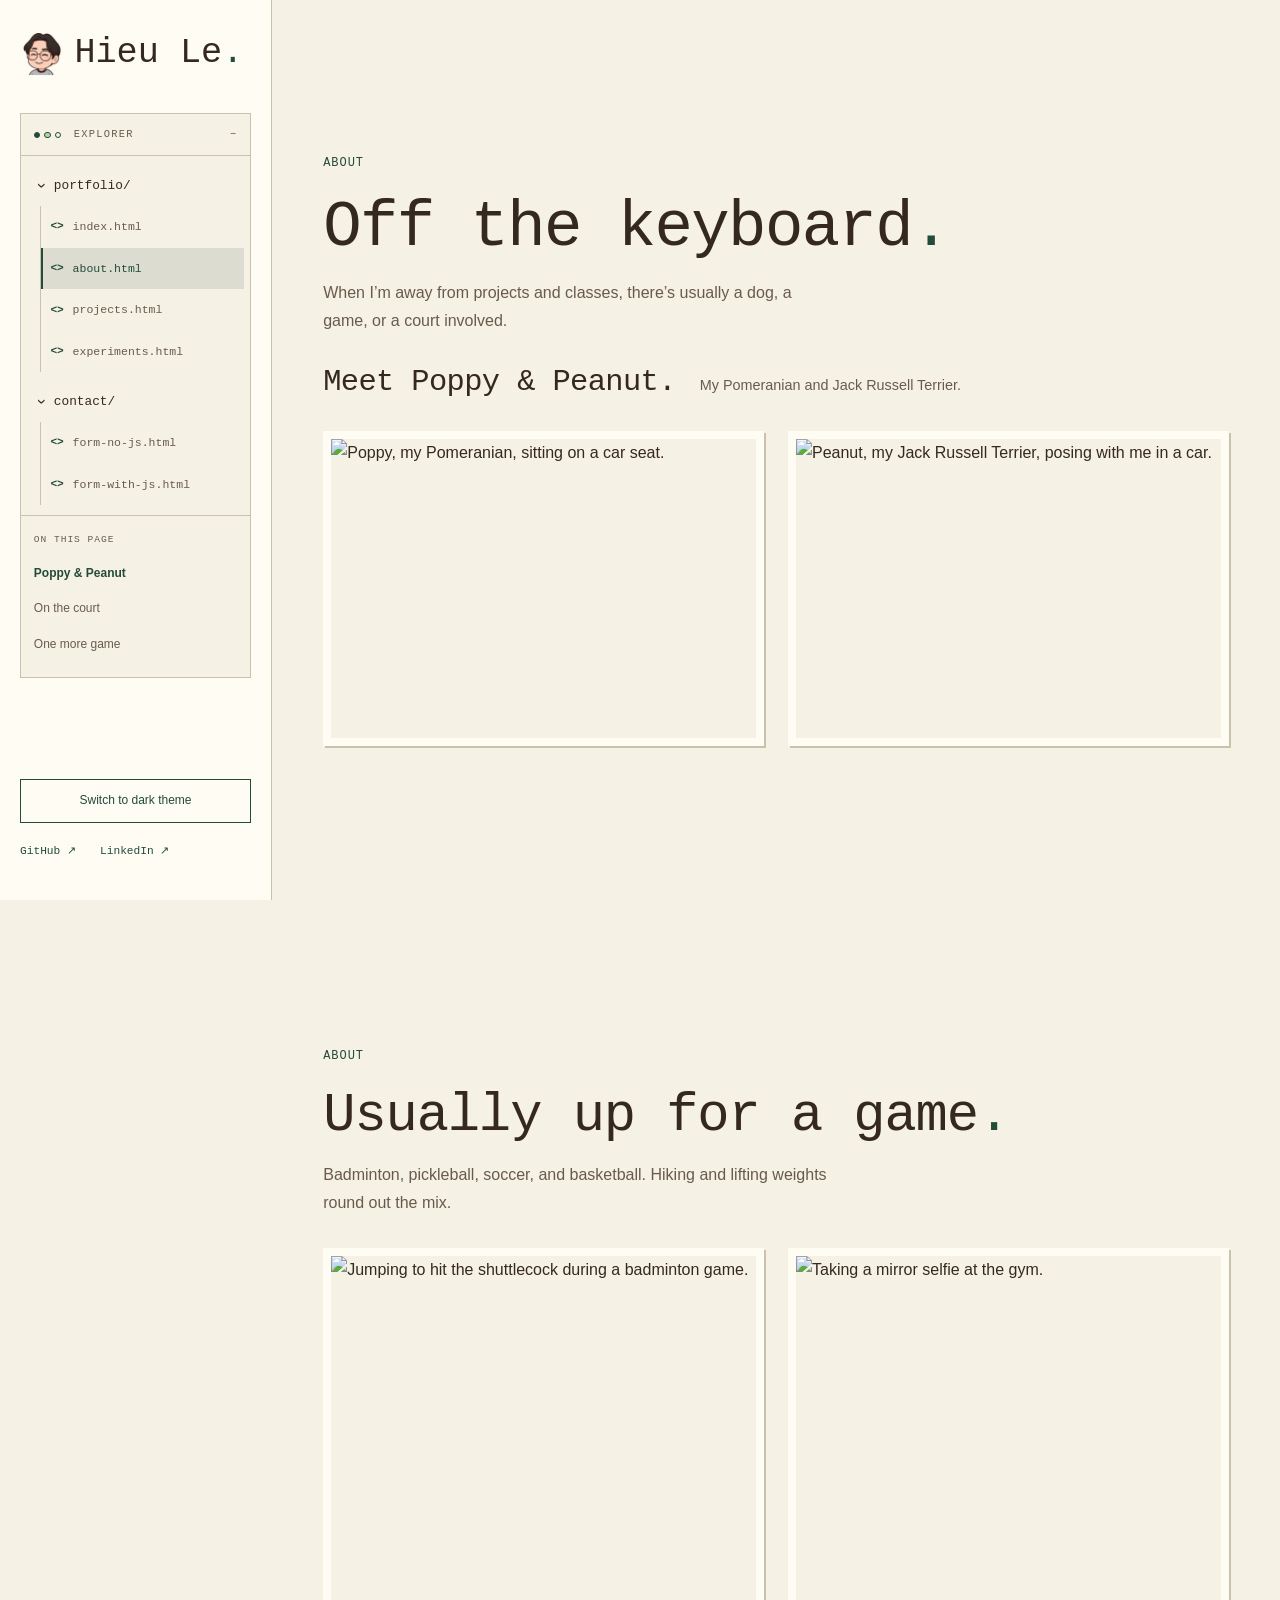
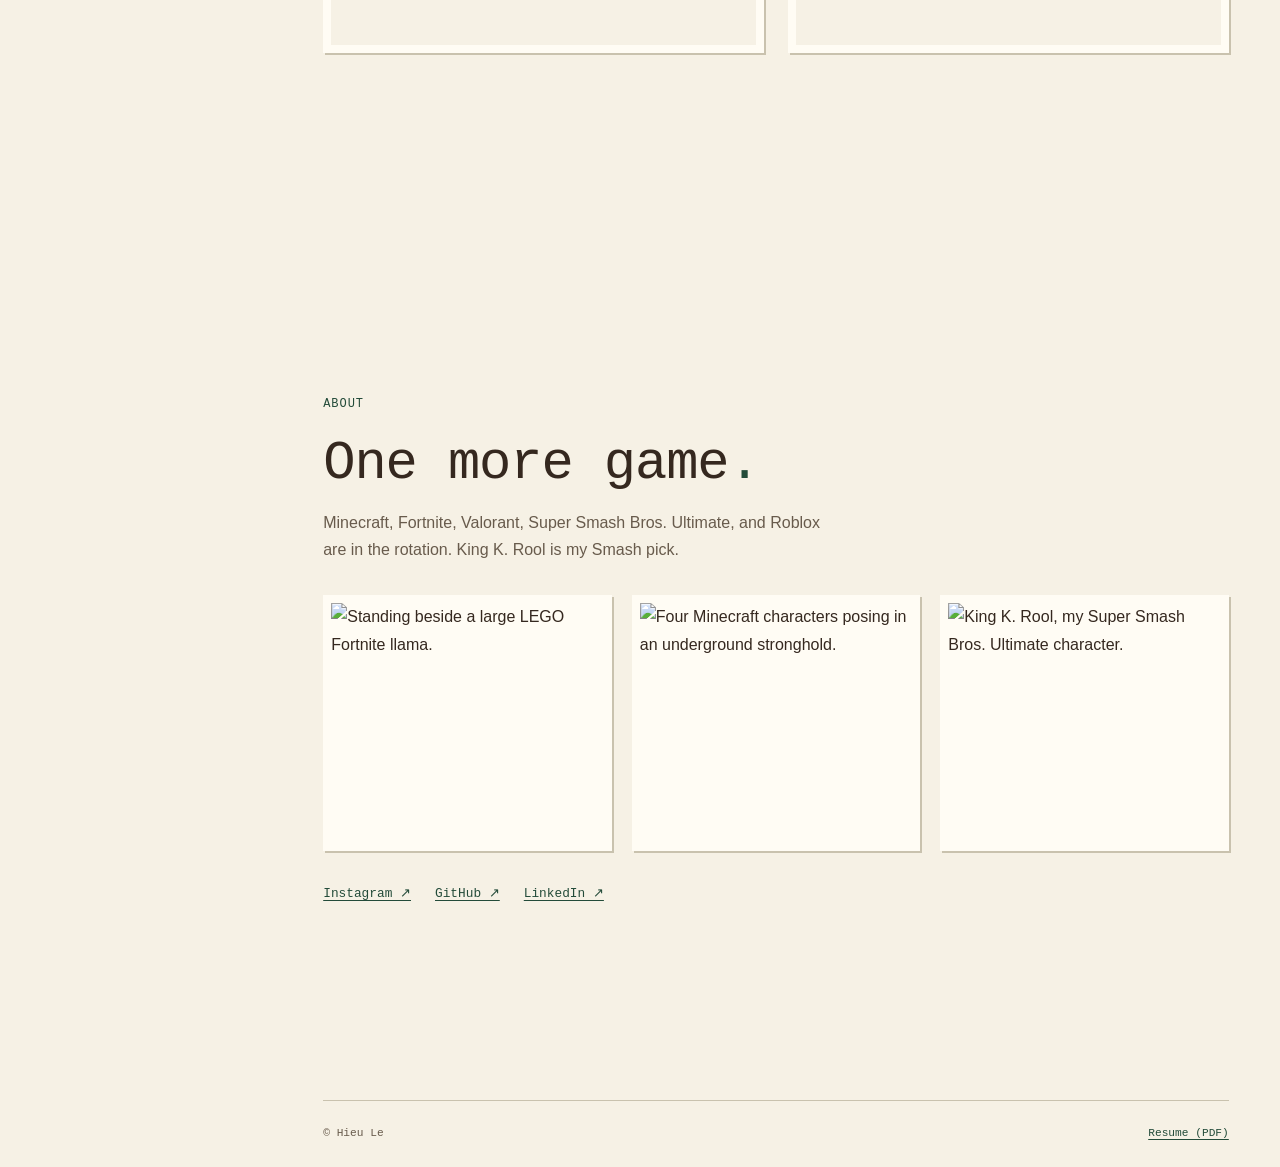
==== commit 6af193fd: "Simplify portfolio labels and add illustrated sidebar avatar" ====
--- a/about.html
+++ b/about.html
@@ -4,7 +4,7 @@
     <meta charset="UTF-8" />
     <meta name="viewport" content="width=device-width, initial-scale=1" />
     <meta name="description" content="Meet Poppy and Peanut, explore my favorite sports, and see what I play off the keyboard." />
-    <title>Off the Keyboard | Hieu Le</title>
+    <title>About Me | Hieu Le</title>
     <link rel="icon" href="assets/images/favicon-hieu.png" type="image/png" sizes="64x64" />
     <link rel="apple-touch-icon" href="assets/images/apple-touch-icon.png" />
     <link rel="stylesheet" href="styles.css" />
@@ -15,8 +15,7 @@
     <a class="skip-link" href="#main-content">Skip to main content</a>
     <header class="site-explorer">
       <div class="explorer-brand">
-        <p class="site-name"><a href="index.html">Hieu Le<span aria-hidden="true">.</span></a></p>
-        <p class="brand-caption">Software engineering &amp; AI</p>
+        <p class="site-name"><a href="index.html"><img class="brand-avatar" src="assets/images/hieu-avatar.png" width="44" height="44" alt="" /><span class="brand-name">Hieu Le<span class="brand-dot" aria-hidden="true">.</span></span></a></p>
       </div>
       <details class="explorer-panel" open>
         <summary class="explorer-title" aria-label="Site explorer"><span class="window-dots" aria-hidden="true"><i></i><i></i><i></i></span> EXPLORER</summary>
@@ -41,31 +40,30 @@
         <nav class="page-outline" aria-label="Page sections">
           <p>ON THIS PAGE</p>
           <ul>
-            <li><a href="#dogs" data-section="dogs"><span aria-hidden="true">01</span> Poppy & Peanut</a></li>
-            <li><a href="#sports" data-section="sports"><span aria-hidden="true">02</span> On the court</a></li>
-            <li><a href="#games" data-section="games"><span aria-hidden="true">03</span> One more game</a></li>
+            <li><a href="#dogs" data-section="dogs">Poppy & Peanut</a></li>
+            <li><a href="#sports" data-section="sports">On the court</a></li>
+            <li><a href="#games" data-section="games">One more game</a></li>
           </ul>
         </nav>
       </details>
       <div class="explorer-bottom">
         <button class="theme-toggle button-secondary" type="button" hidden>Switch to dark theme</button>
         <p class="explorer-social"><a href="https://github.com/hieule314">GitHub <span aria-hidden="true">↗</span></a><a href="https://www.linkedin.com/in/hieule314/">LinkedIn <span aria-hidden="true">↗</span></a></p>
-        <p class="explorer-location">Mathematics–Computer Science<br />UC San Diego</p>
       </div>
     </header>
     <main id="main-content" class="staged" tabindex="-1">
-      <section class="stage" id="dogs" aria-labelledby="about-heading">
-        <header class="stage-heading"><p class="eyebrow">About / 01</p><h1 id="about-heading">Off the keyboard<span class="accent">.</span></h1><p>When I’m away from projects and classes, there’s usually a dog, a game, or a court involved.</p></header>
+      <section class="stage" id="dogs" aria-labelledby="dogs-heading">
+        <header class="stage-heading"><p class="eyebrow">About</p><h1 id="dogs-heading">Off the keyboard<span class="accent">.</span></h1><p>When I’m away from projects and classes, there’s usually a dog, a game, or a court involved.</p></header>
         <div class="personal-heading"><h2>Meet Poppy &amp; Peanut.</h2><p>My Pomeranian and Jack Russell Terrier.</p></div>
-        <div class="photo-pair dog-photos"><figure class="story-photo"><picture><source type="image/webp" srcset="assets/images/dog1-480.webp 480w, assets/images/dog1.webp 900w" sizes="(max-width: 48rem) calc(100vw - 3rem), 30vw" /><img src="assets/images/dog1.jpg" width="480" height="600" alt="Poppy, my Pomeranian, sitting on a car seat." loading="lazy" decoding="async" /></picture><figcaption>Poppy / Pomeranian</figcaption></figure><figure class="story-photo"><picture><source type="image/webp" srcset="assets/images/dog2-480.webp 480w, assets/images/dog2.webp 900w" sizes="(max-width: 48rem) calc(100vw - 3rem), 30vw" /><img src="assets/images/dog2.jpg" width="480" height="600" alt="Peanut, my Jack Russell Terrier, posing with me in a car." loading="lazy" decoding="async" /></picture><figcaption>Peanut / Jack Russell Terrier</figcaption></figure></div>
+        <div class="photo-pair dog-photos"><figure class="story-photo"><picture><source type="image/webp" srcset="assets/images/dog1-480.webp 480w, assets/images/dog1.webp 900w" sizes="(max-width: 48rem) calc(100vw - 3rem), 30vw" /><img src="assets/images/dog1.jpg" width="480" height="600" alt="Poppy, my Pomeranian, sitting on a car seat." loading="lazy" decoding="async" /></picture></figure><figure class="story-photo"><picture><source type="image/webp" srcset="assets/images/dog2-480.webp 480w, assets/images/dog2.webp 900w" sizes="(max-width: 48rem) calc(100vw - 3rem), 30vw" /><img src="assets/images/dog2.jpg" width="480" height="600" alt="Peanut, my Jack Russell Terrier, posing with me in a car." loading="lazy" decoding="async" /></picture></figure></div>
       </section>
       <section class="stage" id="sports" aria-labelledby="sports-heading">
-        <header class="stage-heading"><p class="eyebrow">About / 02</p><h2 id="sports-heading">Usually up for a game<span class="accent">.</span></h2><p>Badminton, pickleball, soccer, and basketball. Hiking and lifting weights round out the mix.</p></header>
-        <div class="photo-pair sports-photos"><figure class="story-photo"><picture><source type="image/webp" srcset="assets/images/badminton-480.webp 480w, assets/images/badminton.webp 900w" sizes="(max-width: 48rem) calc(100vw - 3rem), 30vw" /><img src="assets/images/badminton.jpg" width="480" height="600" alt="Jumping to hit the shuttlecock during a badminton game." loading="lazy" decoding="async" /></picture><figcaption>On the badminton court</figcaption></figure><figure class="story-photo"><picture><source type="image/webp" srcset="assets/images/gym-480.webp 480w, assets/images/gym.webp 900w" sizes="(max-width: 48rem) calc(100vw - 3rem), 30vw" /><img src="assets/images/gym.jpg" width="480" height="600" alt="Taking a mirror selfie at the gym." loading="lazy" decoding="async" /></picture><figcaption>A little time at the gym</figcaption></figure></div>
+        <header class="stage-heading"><p class="eyebrow">About</p><h2 id="sports-heading">Usually up for a game<span class="accent">.</span></h2><p>Badminton, pickleball, soccer, and basketball. Hiking and lifting weights round out the mix.</p></header>
+        <div class="photo-pair sports-photos"><figure class="story-photo"><picture><source type="image/webp" srcset="assets/images/badminton-480.webp 480w, assets/images/badminton.webp 900w" sizes="(max-width: 48rem) calc(100vw - 3rem), 30vw" /><img src="assets/images/badminton.jpg" width="480" height="600" alt="Jumping to hit the shuttlecock during a badminton game." loading="lazy" decoding="async" /></picture></figure><figure class="story-photo"><picture><source type="image/webp" srcset="assets/images/gym-480.webp 480w, assets/images/gym.webp 900w" sizes="(max-width: 48rem) calc(100vw - 3rem), 30vw" /><img src="assets/images/gym.jpg" width="480" height="600" alt="Taking a mirror selfie at the gym." loading="lazy" decoding="async" /></picture></figure></div>
       </section>
       <section class="stage" id="games" aria-labelledby="games-heading">
-        <header class="stage-heading"><p class="eyebrow">About / 03</p><h2 id="games-heading">One more game<span class="accent">.</span></h2><p>Minecraft, Fortnite, Valorant, Super Smash Bros. Ultimate, and Roblox are in the rotation. King K. Rool is my Smash pick.</p></header>
-        <div class="game-photos"><figure class="story-photo"><picture><source type="image/webp" srcset="assets/images/fortnite-llama-480.webp 480w, assets/images/fortnite-llama.webp 900w" sizes="(max-width: 48rem) calc(100vw - 3rem), 30vw" /><img src="assets/images/fortnite-llama.jpg" width="480" height="600" alt="Standing beside a large LEGO Fortnite llama." loading="lazy" decoding="async" /></picture><figcaption>A familiar Fortnite face</figcaption></figure><figure class="story-photo"><picture><source type="image/webp" srcset="assets/images/minecraft-480.webp 480w, assets/images/minecraft.webp 900w" sizes="(max-width: 48rem) calc(100vw - 3rem), 30vw" /><img src="assets/images/minecraft.jpg" width="480" height="600" alt="Four Minecraft characters posing in an underground stronghold." loading="lazy" decoding="async" /></picture><figcaption>Minecraft with the crew</figcaption></figure><figure class="story-photo"><img src="assets/images/king-k-rool.webp" width="409" height="489" alt="King K. Rool, my Super Smash Bros. Ultimate character." loading="lazy" /><figcaption>My Smash pick</figcaption></figure></div>
+        <header class="stage-heading"><p class="eyebrow">About</p><h2 id="games-heading">One more game<span class="accent">.</span></h2><p>Minecraft, Fortnite, Valorant, Super Smash Bros. Ultimate, and Roblox are in the rotation. King K. Rool is my Smash pick.</p></header>
+        <div class="game-photos"><figure class="story-photo"><picture><source type="image/webp" srcset="assets/images/fortnite-llama-480.webp 480w, assets/images/fortnite-llama.webp 900w" sizes="(max-width: 48rem) calc(100vw - 3rem), 30vw" /><img src="assets/images/fortnite-llama.jpg" width="480" height="600" alt="Standing beside a large LEGO Fortnite llama." loading="lazy" decoding="async" /></picture></figure><figure class="story-photo"><picture><source type="image/webp" srcset="assets/images/minecraft-480.webp 480w, assets/images/minecraft.webp 900w" sizes="(max-width: 48rem) calc(100vw - 3rem), 30vw" /><img src="assets/images/minecraft.jpg" width="480" height="600" alt="Four Minecraft characters posing in an underground stronghold." loading="lazy" decoding="async" /></picture></figure><figure class="story-photo"><img src="assets/images/king-k-rool.webp" width="409" height="489" alt="King K. Rool, my Super Smash Bros. Ultimate character." loading="lazy" /></figure></div>
         <p class="social-links"><a href="https://www.instagram.com/hieubae/">Instagram ↗</a><a href="https://github.com/hieule314">GitHub ↗</a><a href="https://www.linkedin.com/in/hieule314/">LinkedIn ↗</a></p>
       </section>
     </main>
--- a/styles.css
+++ b/styles.css
@@ -122,9 +122,10 @@
   overflow-y: auto;
 }
 .site-name { margin: 0; font: 500 2.2rem/1 var(--pixel-font); }
-.site-name a { color: var(--ink); text-decoration: none; }
-.site-name span { color: var(--forest); }
-.brand-caption { margin: 0.65rem 0 1.75rem; color: var(--muted); font: 0.66rem/1.5 var(--mono-font); }
+.explorer-brand { margin-bottom: 1.75rem; }
+.brand-avatar { width: 2.75rem; height: 2.75rem; flex: 0 0 auto; object-fit: contain; transform-origin: 50% 85%; }
+.site-name a { display: inline-flex; align-items: center; gap: 0.65rem; color: var(--ink); text-decoration: none; }
+.site-name .brand-dot { color: var(--forest); }
 .explorer-panel { border: 1px solid var(--rule); background: var(--paper); }
 .explorer-title { display: flex; align-items: center; gap: 0.8rem; margin: 0; padding: 0.8rem; border-bottom: 1px solid var(--rule); color: var(--muted); font: 0.65rem/1.5 var(--mono-font); letter-spacing: 0.12em; }
 .explorer-title { list-style: none; cursor: pointer; }
@@ -152,13 +153,11 @@
 .page-outline { padding: 1rem 0.8rem; border-top: 1px solid var(--rule); }
 .page-outline p { margin: 0 0 0.55rem; color: var(--muted); font: 0.6rem/1.6 var(--mono-font); letter-spacing: 0.1em; }
 .page-outline a { display: flex; align-items: center; gap: 0.7rem; min-height: 2.2rem; color: var(--muted); font-size: 0.75rem; text-decoration: none; }
-.page-outline a span { font: 0.63rem/1 var(--mono-font); }
 .page-outline a[aria-current="location"] { color: var(--forest); font-weight: 700; }
 .explorer-bottom { margin-top: auto; padding-top: 1.5rem; }
 .theme-toggle { width: 100%; padding: 0.6rem; font-size: 0.75rem; }
 .explorer-social { display: flex; gap: 1.5rem; margin: 1.2rem 0; font: 0.7rem/1.7 var(--mono-font); }
 .explorer-social a { text-decoration: none; }
-.explorer-location { margin: 0; color: var(--muted); font: 0.63rem/1.7 var(--mono-font); }
 
 body > main, body > footer { width: min(var(--page-width), calc(100% - var(--gutter) * 2)); margin-inline: auto; }
 body > main { padding-block: 4rem 5rem; }
@@ -175,16 +174,13 @@
 .section-lead { max-width: 40rem; color: var(--muted); font-size: 1.3rem; }
 
 /* Each subject has its own screen. Content may grow at zoom or on small screens. */
-.staged > .hero { position: relative; grid-template-columns: minmax(0, 1.25fr) minmax(0, 0.8fr); align-items: center; align-content: center; gap: 3rem; padding-bottom: 6rem; }
+.staged > .hero { position: relative; grid-template-columns: minmax(0, 1.25fr) minmax(0, 0.8fr); align-items: center; align-content: center; gap: 3rem; }
 .hero h1 { font-size: clamp(5rem, 7.3vw, 8rem); letter-spacing: -0.045em; margin-block: 1.2rem; }
 .hero-lead { max-width: 20ch; margin-bottom: 1.25rem; font-size: clamp(1.4rem, 2.3vw, 2rem); line-height: 1.4; }
 .hero-context { max-width: 40ch; color: var(--muted); font-size: 1rem; }
 .hero-portrait { min-width: 0; max-width: 23rem; justify-self: end; }
 .portrait { padding: 0.65rem; border: 1px solid var(--forest); background: var(--surface); box-shadow: 10px 10px 0 var(--fern); rotate: 2deg; }
 .portrait img { width: 100%; aspect-ratio: 4 / 5; object-fit: cover; }
-.photo-note { margin: 1.3rem 0 0; color: var(--muted); font: 0.65rem/1.7 var(--mono-font); }
-.stage-next { position: absolute; inset: auto 0 2rem; display: flex; align-items: center; justify-content: space-between; padding-top: 1rem; border-top: 1px solid var(--rule); color: var(--muted); font: 0.65rem/1.5 var(--mono-font); text-transform: uppercase; letter-spacing: 0.1em; text-decoration: none; }
-.stage-next span:last-child { color: var(--forest); font-size: 1.2rem; }
 
 .skills-rows { display: grid; gap: 1.25rem; min-width: 0; }
 .skill-row { min-width: 0; }
@@ -211,8 +207,7 @@
 .work-index { margin: 0; padding: 0; list-style: none; }
 .work-index li { margin: 0; border-top: 1px solid var(--rule); }
 .work-index li:last-child { border-bottom: 1px solid var(--rule); }
-.work-index a { display: grid; grid-template-columns: 2rem 1fr 2rem; align-items: center; gap: 1rem; padding: 1.8rem 0.5rem; color: var(--ink); text-decoration: none; }
-.work-number { color: var(--muted); font: 0.7rem/1.5 var(--mono-font); }
+.work-index a { display: grid; grid-template-columns: minmax(0, 1fr) 2rem; align-items: center; gap: 1rem; padding: 1.8rem 0.5rem; color: var(--ink); text-decoration: none; }
 .work-index strong { display: block; color: var(--forest); font: 500 clamp(1.8rem, 3vw, 2.8rem)/1.1 var(--pixel-font); }
 .work-summary { display: block; margin-top: 0.6rem; color: var(--muted); font-size: 0.85rem; }
 .work-arrow { color: var(--forest); font-size: 1.6rem; }
@@ -299,26 +294,33 @@
 
 @media (prefers-reduced-motion: no-preference) {
   html { scroll-behavior: smooth; }
+  .brand-avatar { animation: avatar-greeting 1.1s ease-out; transition: transform 180ms ease; }
+  .site-name a:hover .brand-avatar, .site-name a:focus-visible .brand-avatar { transform: rotate(-5deg) translateY(-2px); }
   .hero-copy { animation: arrive 550ms ease-out both; }
   .hero-portrait { animation: arrive 750ms ease-out both; }
   .work-index a, .work-arrow, button, .button-link { transition: background-color 160ms ease, transform 160ms ease; }
   .work-index a:hover .work-arrow { transform: translate(3px, -3px); }
 }
 @keyframes arrive { from { transform: translateY(0.75rem); } to { transform: translateY(0); } }
+@keyframes avatar-greeting {
+  0%, 100% { transform: rotate(0); }
+  25% { transform: rotate(-8deg); }
+  55% { transform: rotate(6deg); }
+  80% { transform: rotate(-3deg); }
+}
 @media (min-width: 64rem) and (prefers-reduced-motion: no-preference) {
   html:has(main.staged) { scroll-snap-type: y proximity; scroll-padding-top: 0; }
 }
 @media (max-width: 63.999rem) {
   :root { --sidebar-width: 0rem; --gutter: clamp(1.25rem, 5vw, 3rem); }
   .site-explorer { position: static; width: 100%; padding: 1.25rem var(--gutter); border-right: 0; border-bottom: 1px solid var(--rule); overflow: visible; }
-  .explorer-brand { display: flex; flex-wrap: wrap; align-items: center; justify-content: space-between; gap: 1rem; }
-  .brand-caption { margin: 0; }
+  .explorer-brand { display: flex; flex-wrap: wrap; align-items: center; gap: 1rem; margin-bottom: 0; }
   .explorer-panel { margin-top: 1.25rem; }
   .explorer-title { padding-block: 0.55rem; }
   .explorer-tree { display: grid; grid-template-columns: 1fr 1fr; gap: 1rem; }
   .explorer-folder + .explorer-folder { margin: 0; }
   .explorer-tree a { font-size: 0.75rem; }
-  .page-outline, .explorer-location, .explorer-social { display: none; }
+  .page-outline, .explorer-social { display: none; }
   .explorer-bottom { margin-top: 0; padding-top: 0.85rem; }
   .theme-toggle { width: auto; padding: 0.5rem 0.75rem; }
   .explorer-bottom:empty { display: none; }
@@ -329,7 +331,6 @@
   h1 { font-size: 3rem; }
   h2 { font-size: 2.8rem; }
   .site-name { font-size: 2rem; }
-  .brand-caption { font-size: 0.6rem; }
   .explorer-tree { gap: 0.4rem; }
   .explorer-tree a { gap: 0.35rem; font-size: 0.64rem; min-height: 2.75rem; padding-inline: 0.25rem; }
   .explorer-tree ul { margin-left: 0.35rem; }
@@ -340,10 +341,9 @@
   .hero h1 { font-size: clamp(4rem, 16vw, 6rem); }
   .hero-lead { font-size: 1.6rem; max-width: 24ch; }
   .hero-portrait { width: min(70%, 18rem); justify-self: center; }
-  .stage-next { position: static; grid-column: 1 / -1; margin-top: 1rem; }
   .hero-context { font-size: 0.95rem; }
   .stage-heading h1 { font-size: 3rem; }
-  .work-index a { grid-template-columns: 1.2rem 1fr 1rem; gap: 0.65rem; padding-block: 1.4rem; }
+  .work-index a { grid-template-columns: minmax(0, 1fr) 1rem; gap: 0.65rem; padding-block: 1.4rem; }
   .work-index strong { font-size: 2rem; }
   .work-summary { font-size: 0.8rem; }
   .photo-pair { gap: 1rem; }
@@ -366,6 +366,6 @@
 }
 @media print {
   body { padding-left: 0; }
-  .site-explorer, .stage-next, .skip-link, .skills-footer button { display: none; }
+  .site-explorer, .skip-link, .skills-footer button { display: none; }
   .staged > .stage { min-height: 0; break-inside: avoid; padding-block: 2rem; }
 }
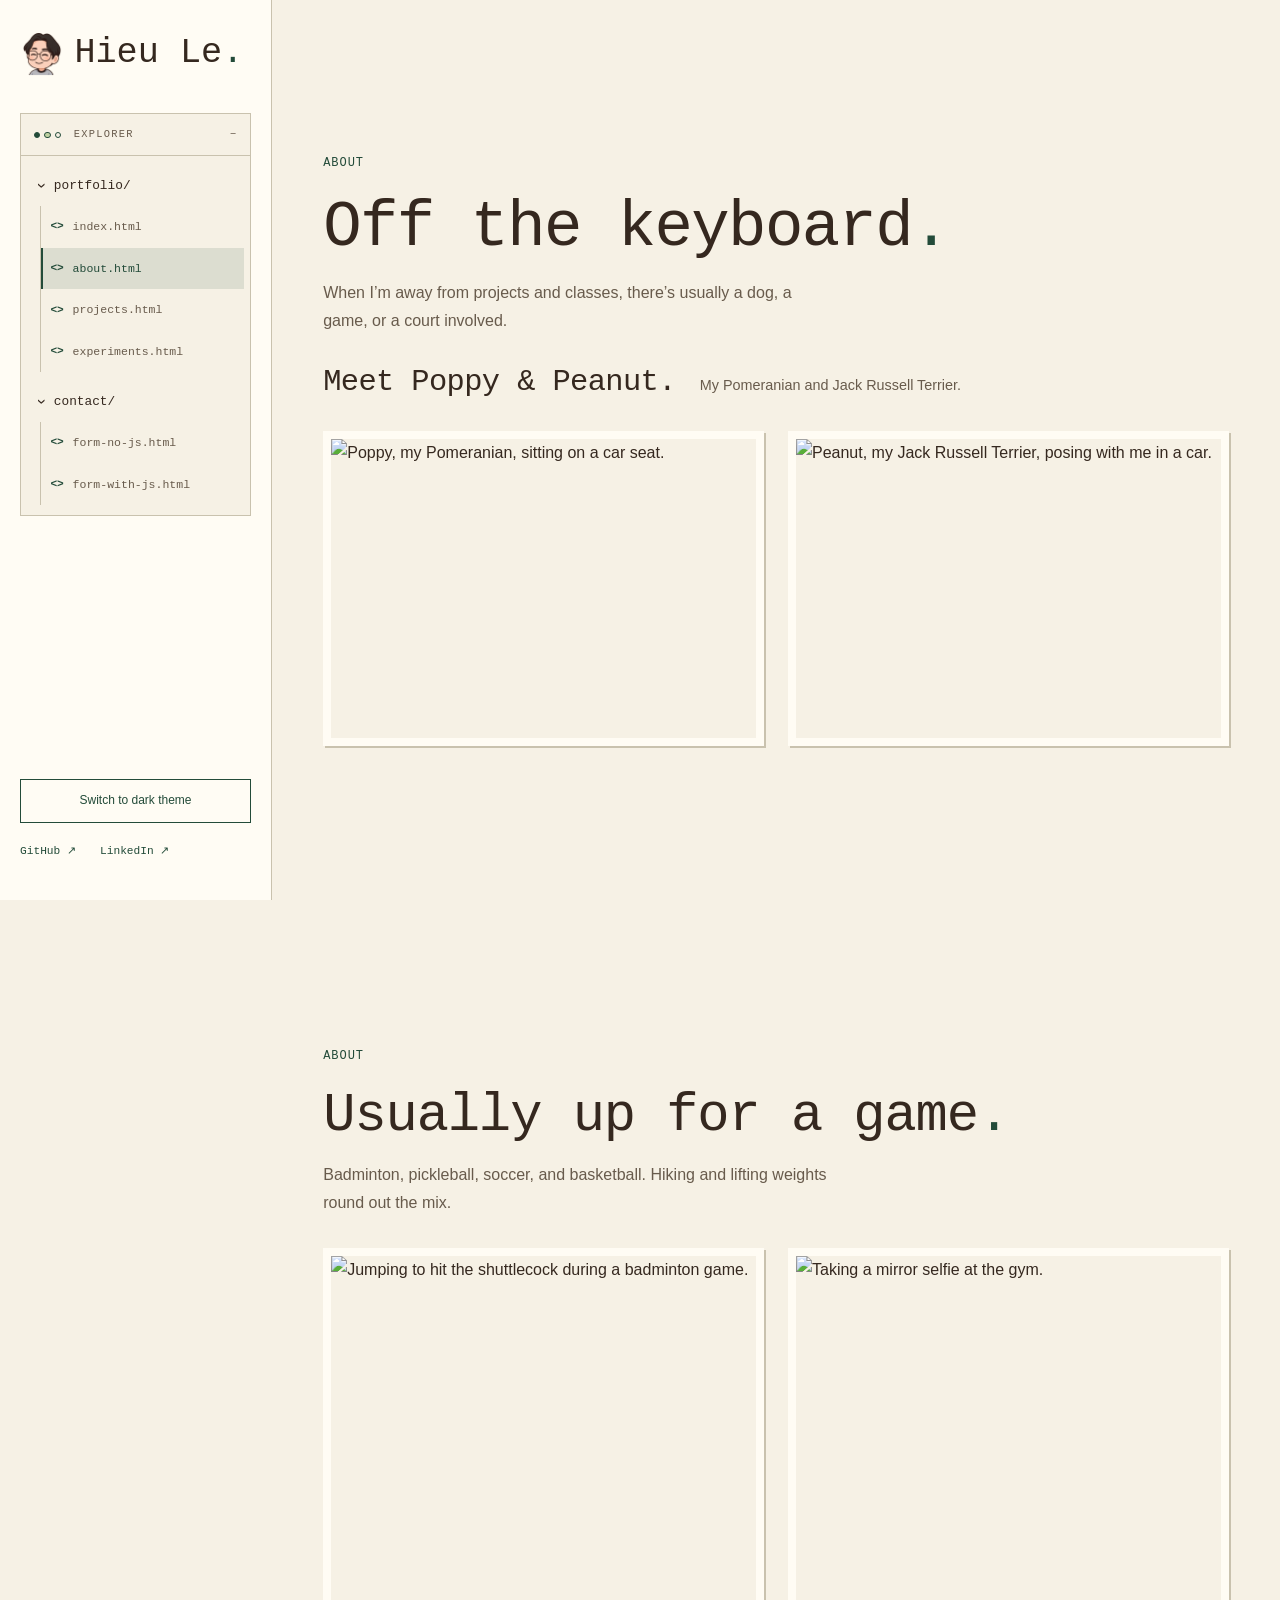
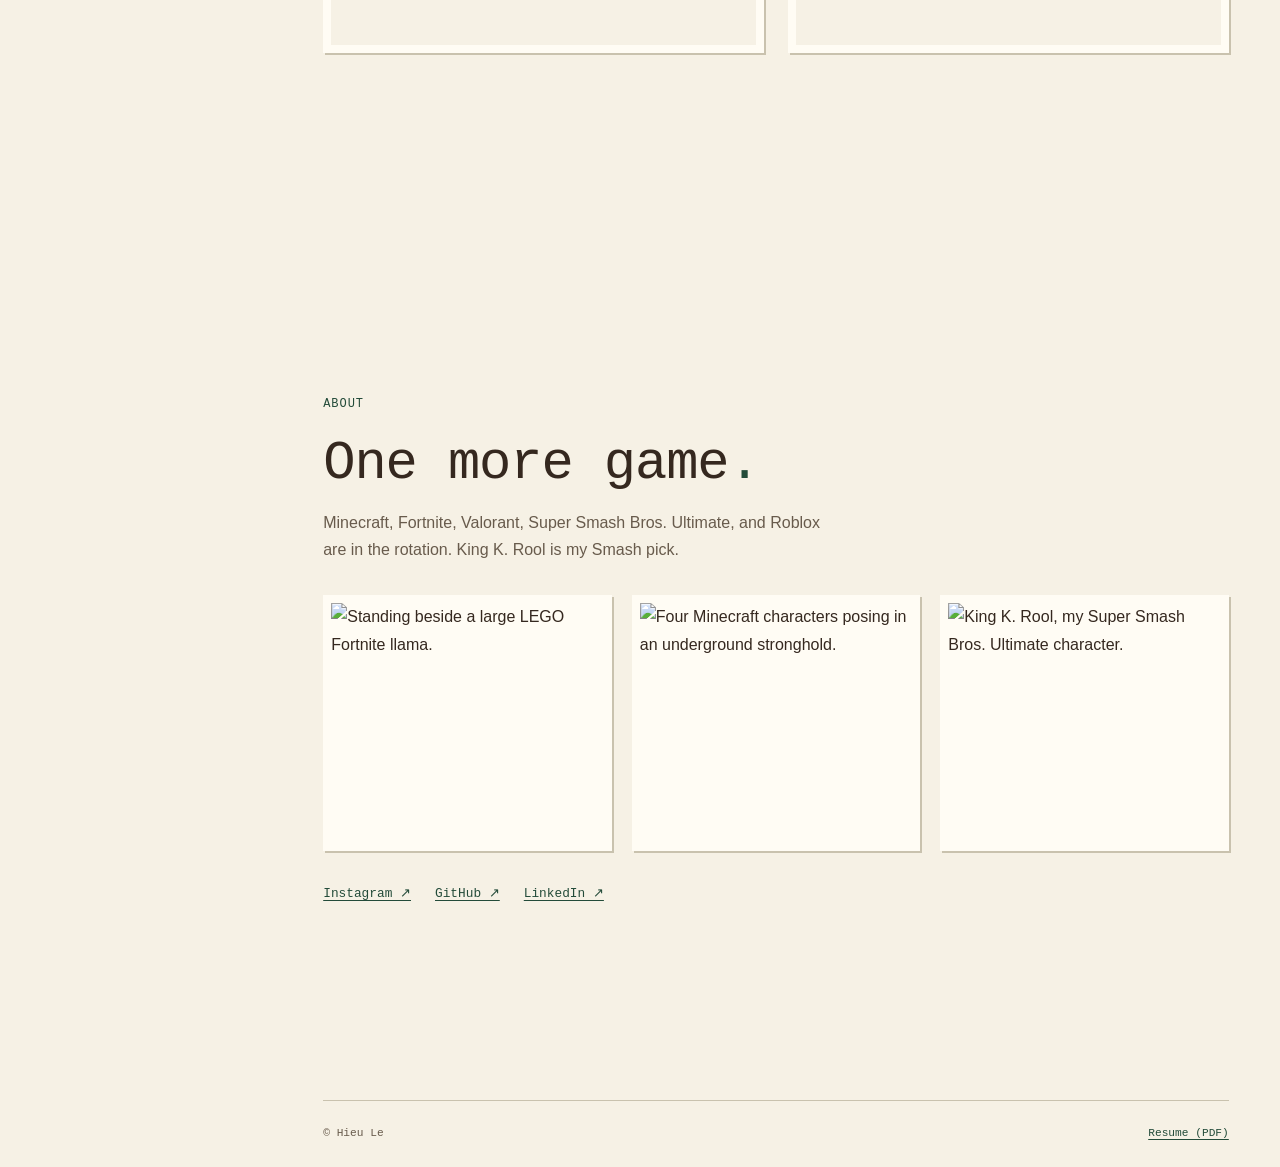
==== commit ad473db1: "Remove page outline from explorer sidebar" ====
--- a/about.html
+++ b/about.html
@@ -37,14 +37,6 @@
             </ul>
           </details>
         </nav>
-        <nav class="page-outline" aria-label="Page sections">
-          <p>ON THIS PAGE</p>
-          <ul>
-            <li><a href="#dogs" data-section="dogs">Poppy & Peanut</a></li>
-            <li><a href="#sports" data-section="sports">On the court</a></li>
-            <li><a href="#games" data-section="games">One more game</a></li>
-          </ul>
-        </nav>
       </details>
       <div class="explorer-bottom">
         <button class="theme-toggle button-secondary" type="button" hidden>Switch to dark theme</button>
--- a/styles.css
+++ b/styles.css
@@ -143,17 +143,13 @@
 .explorer-folder summary::-webkit-details-marker { display: none; }
 .explorer-folder summary::before { content: "›"; font-size: 1rem; }
 .explorer-folder[open] > summary::before { rotate: 90deg; }
-.explorer-tree ul, .page-outline ul { margin: 0; padding: 0; list-style: none; }
+.explorer-tree ul { margin: 0; padding: 0; list-style: none; }
 .explorer-tree ul { margin-left: 0.8rem; border-left: 1px solid var(--rule); }
-.explorer-tree li + li, .page-outline li + li { margin-top: 0; }
+.explorer-tree li + li { margin-top: 0; }
 .explorer-tree a { display: flex; align-items: center; gap: 0.55rem; min-height: 2.6rem; padding: 0.4rem 0.45rem; border-left: 2px solid transparent; color: var(--muted); font: 0.72rem/1.5 var(--mono-font); text-decoration: none; white-space: nowrap; }
 .explorer-tree a:hover { color: var(--forest); background: color-mix(in srgb, var(--forest) 8%, transparent); }
 .explorer-tree a[aria-current="page"] { border-left-color: var(--forest); background: color-mix(in srgb, var(--forest) 12%, transparent); color: var(--forest); }
 .file-icon { color: var(--forest); font-size: 0.7rem; font-weight: bold; }
-.page-outline { padding: 1rem 0.8rem; border-top: 1px solid var(--rule); }
-.page-outline p { margin: 0 0 0.55rem; color: var(--muted); font: 0.6rem/1.6 var(--mono-font); letter-spacing: 0.1em; }
-.page-outline a { display: flex; align-items: center; gap: 0.7rem; min-height: 2.2rem; color: var(--muted); font-size: 0.75rem; text-decoration: none; }
-.page-outline a[aria-current="location"] { color: var(--forest); font-weight: 700; }
 .explorer-bottom { margin-top: auto; padding-top: 1.5rem; }
 .theme-toggle { width: 100%; padding: 0.6rem; font-size: 0.75rem; }
 .explorer-social { display: flex; gap: 1.5rem; margin: 1.2rem 0; font: 0.7rem/1.7 var(--mono-font); }
@@ -186,15 +182,14 @@
 .skill-row { min-width: 0; }
 .skill-row h3 { margin-bottom: 0.75rem; font: 0.68rem/1.5 var(--mono-font); color: var(--muted); text-transform: uppercase; letter-spacing: 0.07em; }
 .skill-window { min-width: 0; }
+.skill-window[tabindex] { cursor: pointer; }
+.skill-window:focus-visible { outline: 3px solid var(--forest); outline-offset: 4px; }
 .skill-track { min-width: 0; }
 .skill-list { display: flex; flex-wrap: wrap; gap: 0.75rem; margin: 0; padding: 0; list-style: none; }
 .skill-list[aria-hidden="true"] { display: none; }
 .skill-chip { display: flex; align-items: center; flex: 0 0 auto; gap: 0.7rem; margin: 0; padding: 0.55rem 0.85rem 0.55rem 0.55rem; border: 1px solid var(--rule); background: var(--surface); font-size: 0.85rem; white-space: nowrap; }
 .skill-icon { display: grid; place-items: center; width: 2.35rem; height: 2.35rem; padding: 0.3rem; border-radius: 0.35rem; background: #f8f7f2; }
 .skill-icon img { width: 100%; height: 100%; object-fit: contain; }
-.skills-footer { display: flex; flex-wrap: wrap; justify-content: space-between; align-items: center; gap: 1rem; }
-.skills-footer p { margin: 0; color: var(--muted); font-size: 0.8rem; }
-.skills-footer button { padding: 0.55rem 0.8rem; font-size: 0.75rem; }
 .toolkit[data-skills-motion] .skill-window { overflow: hidden; mask-image: linear-gradient(90deg, transparent, black 1rem, black calc(100% - 1rem), transparent); }
 .toolkit[data-skills-motion] .skill-track { display: flex; gap: 0.75rem; width: max-content; animation: skill-drift 45s linear infinite; }
 .toolkit[data-skills-motion] .skill-list { flex-wrap: nowrap; }
@@ -215,6 +210,39 @@
 .contact-stage h2 { margin: 0; font-size: clamp(3.5rem, 6vw, 6rem); }
 .contact-stage .actions { margin: 0; }
 .contact-stage .small-note { margin: 1rem 0 0; }
+.contact-stage { justify-items: center; text-align: center; }
+.contact-stage .eyebrow { justify-content: center; }
+.contact-keys { display: grid; grid-template-columns: repeat(3, minmax(0, 1fr)); gap: clamp(0.5rem, 3vw, 3rem); width: min(100%, 42rem); margin: 0.5rem 0; padding: 0; list-style: none; }
+.contact-keys li { min-width: 0; margin: 0; }
+.contact-key {
+  --key-size: clamp(3.5rem, 8vw, 6.5rem);
+  --key-side: color-mix(in srgb, var(--forest) 25%, var(--paper));
+  display: grid;
+  justify-items: center;
+  gap: 1.2rem;
+  padding: 0.75rem 0.15rem;
+  color: var(--forest);
+  text-decoration: none;
+}
+.keycap {
+  display: grid;
+  place-items: center;
+  position: relative;
+  width: var(--key-size);
+  height: var(--key-size);
+  border: 1px solid color-mix(in srgb, var(--forest) 40%, var(--rule));
+  border-radius: 0.2rem;
+  background: color-mix(in srgb, var(--forest) 10%, var(--surface));
+  transform: rotateX(55deg) rotateZ(-45deg);
+  box-shadow: -2px 2px 0 var(--key-side), -4px 4px 0 var(--key-side), -6px 6px 0 var(--key-side), -8px 8px 0 var(--key-side), -10px 10px 0 var(--key-side), -12px 12px 0 var(--key-side), -14px 14px 0 var(--key-side), -16px 16px 0 var(--key-side);
+}
+.keycap::before { content: ""; position: absolute; inset: 0.55rem; border: 1px solid color-mix(in srgb, var(--forest) 35%, transparent); border-radius: 0.15rem; }
+.keycap-symbol { display: block; width: 36%; height: 36%; transform: rotateZ(45deg); }
+.keycap-symbol svg { width: 100%; height: 100%; }
+.github-symbol { background: currentColor; mask: url("assets/icons/github.svg") center / contain no-repeat; }
+.contact-key-label { color: var(--ink); font: 0.7rem/1.6 var(--mono-font); letter-spacing: 0.12em; text-transform: uppercase; }
+.contact-key:hover .keycap, .contact-key:focus-visible .keycap { transform: translateY(0.35rem) rotateX(55deg) rotateZ(-45deg); box-shadow: -2px 2px 0 var(--key-side), -4px 4px 0 var(--key-side), -6px 6px 0 var(--key-side), -8px 8px 0 var(--key-side); }
+.contact-key:hover .contact-key-label, .contact-key:focus-visible .contact-key-label { color: var(--forest); }
 
 .personal-heading { display: flex; flex-wrap: wrap; align-items: baseline; gap: 0.75rem 1.5rem; }
 .personal-heading h2 { margin: 0; font-size: 1.9rem; }
@@ -294,6 +322,7 @@
 
 @media (prefers-reduced-motion: no-preference) {
   html { scroll-behavior: smooth; }
+  .keycap { transition: transform 160ms ease, box-shadow 160ms ease; }
   .brand-avatar { animation: avatar-greeting 1.1s ease-out; transition: transform 180ms ease; }
   .site-name a:hover .brand-avatar, .site-name a:focus-visible .brand-avatar { transform: rotate(-5deg) translateY(-2px); }
   .hero-copy { animation: arrive 550ms ease-out both; }
@@ -320,7 +349,7 @@
   .explorer-tree { display: grid; grid-template-columns: 1fr 1fr; gap: 1rem; }
   .explorer-folder + .explorer-folder { margin: 0; }
   .explorer-tree a { font-size: 0.75rem; }
-  .page-outline, .explorer-social { display: none; }
+  .explorer-social { display: none; }
   .explorer-bottom { margin-top: 0; padding-top: 0.85rem; }
   .theme-toggle { width: auto; padding: 0.5rem 0.75rem; }
   .explorer-bottom:empty { display: none; }
@@ -366,6 +395,6 @@
 }
 @media print {
   body { padding-left: 0; }
-  .site-explorer, .skip-link, .skills-footer button { display: none; }
+  .site-explorer, .skip-link { display: none; }
   .staged > .stage { min-height: 0; break-inside: avoid; padding-block: 2rem; }
 }
